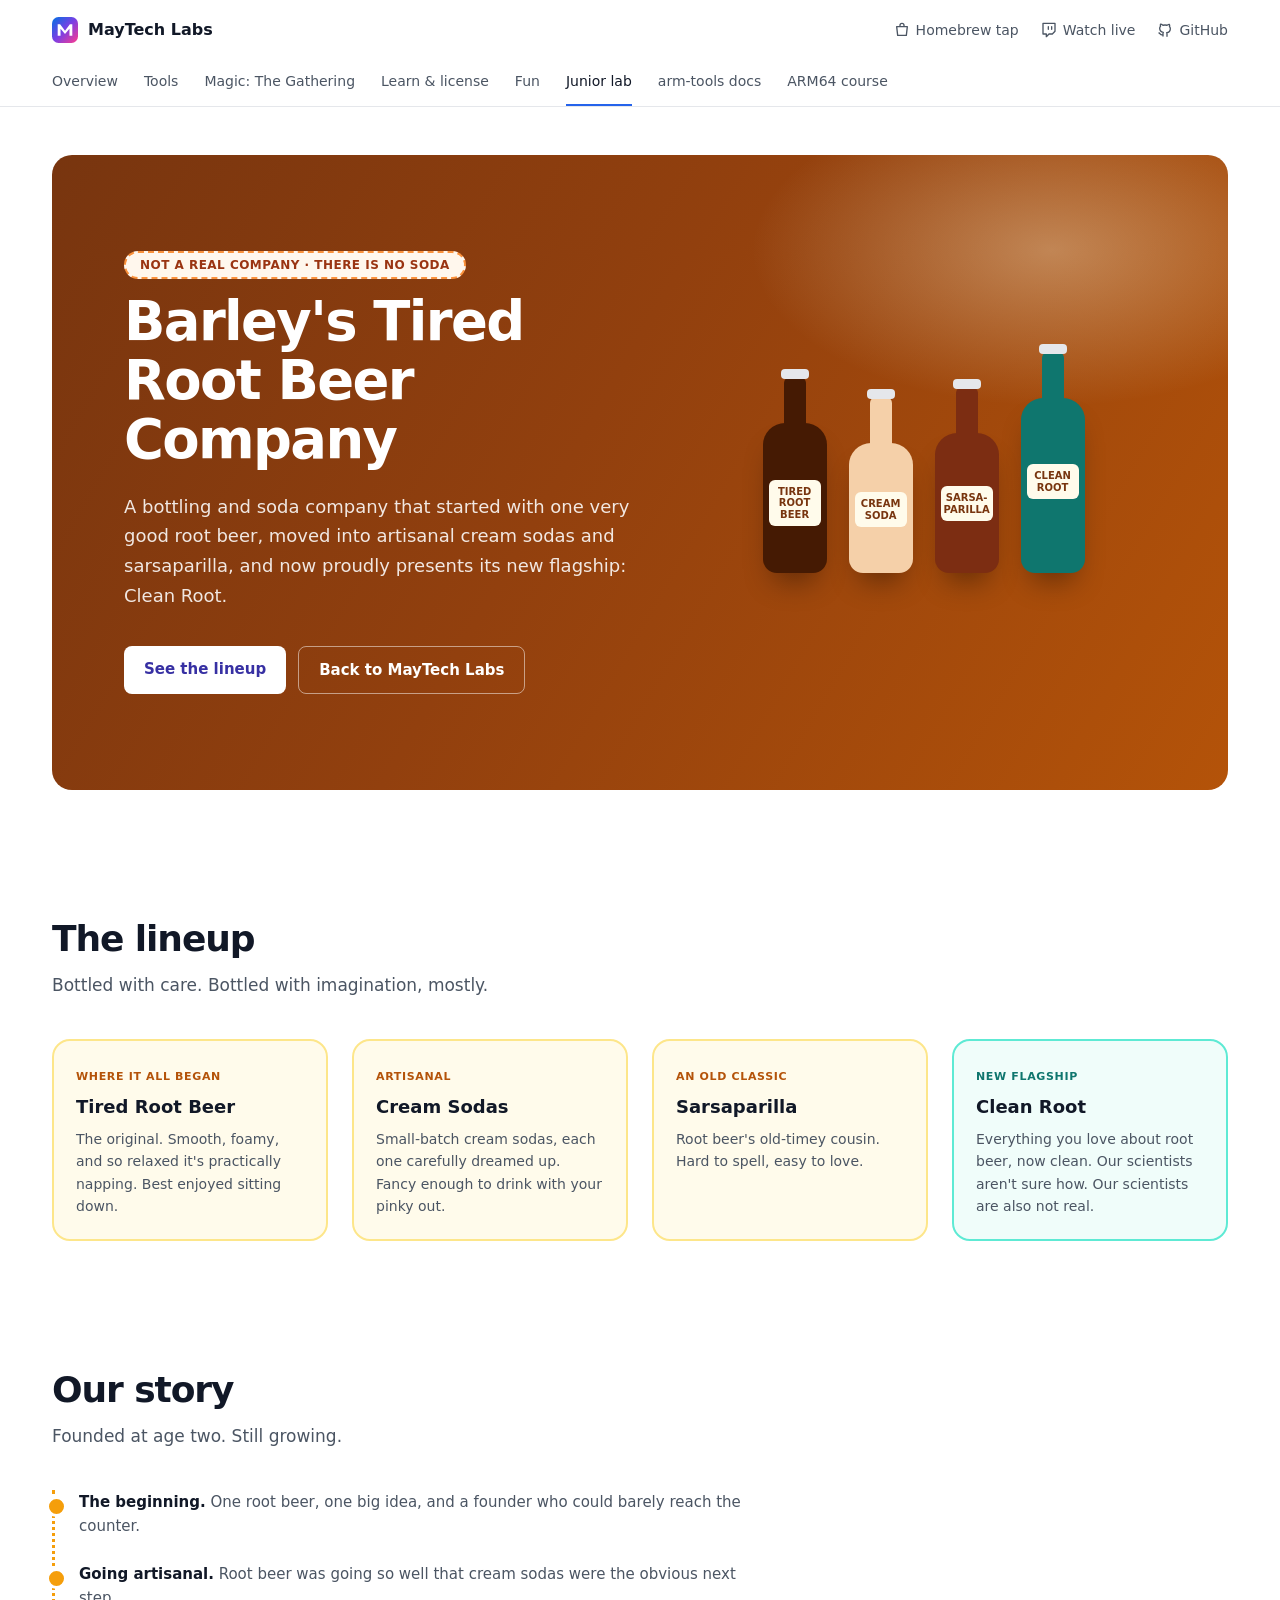
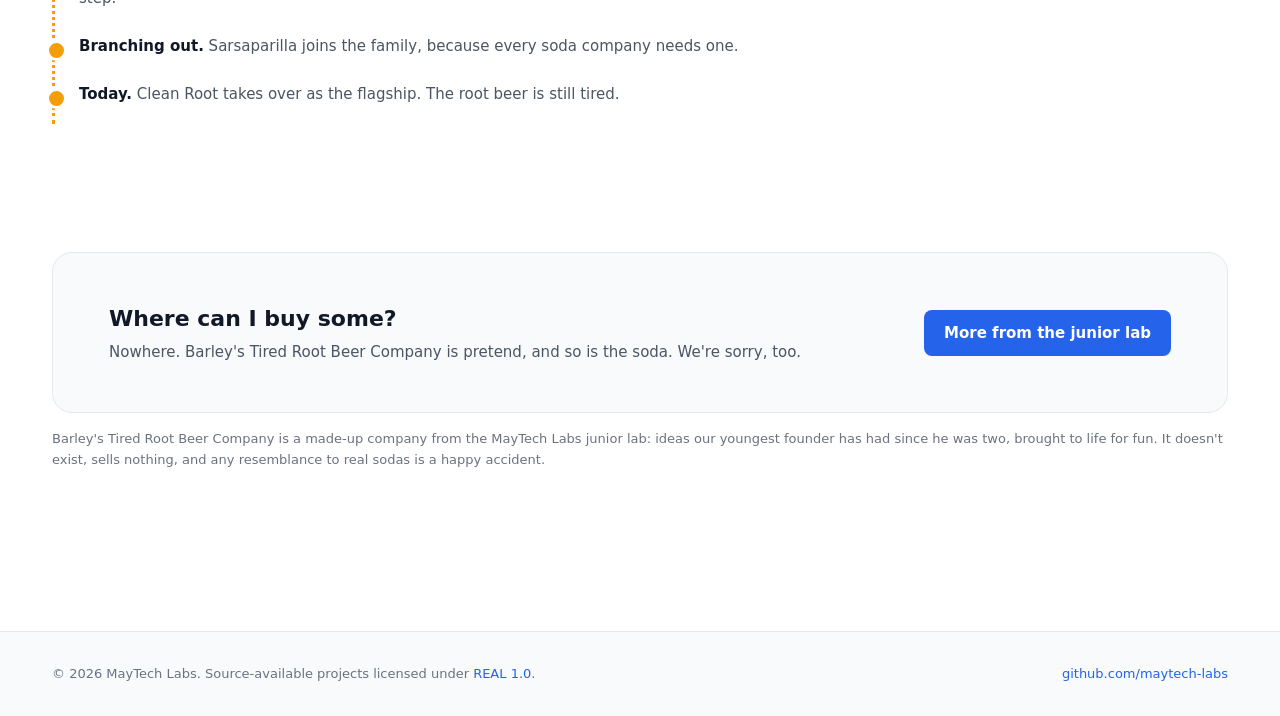
==== barleys-tired-root-beer/index.html @ b74ab860 "fix: put the Junior lab not-real pill on its own line" ====
<!DOCTYPE html>
<!-- SPDX-License-Identifier: LicenseRef-REAL-1.0 -->
<html lang="en">
<head>
  <meta charset="utf-8">
  <meta name="viewport" content="width=device-width, initial-scale=1">
  <title>Barley's Tired Root Beer Company · MayTech Labs (not real)</title>
  <meta name="description" content="A made-up bottling and soda company from the MayTech Labs junior lab. Not a real company; there is no soda.">
  <meta name="color-scheme" content="light">
  <link rel="icon" href="/favicon.svg?v=3" type="image/svg+xml">
  <link rel="stylesheet" href="/style.css?v=11">
</head>
<body>
  <header class="topbar">
    <div class="wrap bar">
      <a class="brand" href="/"><img src="/favicon.svg?v=3" alt="" width="26" height="26">MayTech Labs</a>
      <div class="bar-links">
        <a href="https://github.com/maytech-labs/homebrew-tap"><svg viewBox="0 0 24 24"><path d="M4 7h16l-1.5 13h-13zM9 7V5a3 3 0 0 1 6 0v2"/></svg>Homebrew tap</a>
        <a href="https://www.twitch.tv/jogzonx"><svg viewBox="0 0 24 24"><path d="M21 2H3v16h5v4l4-4h5l4-4zM11 11V7M16 11V7"/></svg>Watch live</a>
        <a href="https://github.com/maytech-labs"><svg viewBox="0 0 24 24"><path d="M9 19c-4 1.5-4-2-6-2.5m12 5v-3.5c0-1 .1-1.4-.5-2 2.8-.3 5.5-1.4 5.5-6a4.6 4.6 0 0 0-1.3-3.2 4.2 4.2 0 0 0-.1-3.2s-1.1-.3-3.5 1.3a12.3 12.3 0 0 0-6.2 0C6.5 2.8 5.4 3.1 5.4 3.1a4.2 4.2 0 0 0-.1 3.2A4.6 4.6 0 0 0 4 9.5c0 4.6 2.7 5.7 5.5 6-.6.6-.6 1.2-.5 2V21"/></svg>GitHub</a>
      </div>
    </div>
    <nav class="wrap tabs">
      <a href="/">Overview</a>
      <a href="/#tools">Tools</a>
      <a href="/#mtg">Magic: The Gathering</a>
      <a href="/#learn">Learn &amp; license</a>
      <a href="/#fun">Fun</a>
      <a class="active" href="/#junior">Junior lab</a>
      <a href="https://maytech-labs.github.io/arm-tools/">arm-tools docs</a>
      <a href="https://maytech-labs.github.io/arm-lessons/">ARM64 course</a>
    </nav>
  </header>

  <main class="wrap fun">
    <section class="hero h-soda">
      <div class="hero-text">
        <span class="not-real">Not a real company &middot; there is no soda</span>
        <h1>Barley's Tired Root Beer Company</h1>
        <p>A bottling and soda company that started with one very good root beer, moved into artisanal cream sodas and sarsaparilla, and now proudly presents its new flagship: Clean Root.</p>
        <div class="hero-ctas">
          <a class="btn btn-white" href="#lineup">See the lineup</a>
          <a class="btn btn-ghost" href="/#junior">Back to MayTech Labs</a>
        </div>
      </div>
      <div class="hero-art" aria-hidden="true">
        <div class="bottles">
          <div class="bottle rb"><span>TIRED ROOT BEER</span></div>
          <div class="bottle cs"><span>CREAM SODA</span></div>
          <div class="bottle sp"><span>SARSA&shy;PARILLA</span></div>
          <div class="bottle cr"><span>CLEAN ROOT</span></div>
        </div>
      </div>
    </section>

    <section id="lineup" class="block">
      <h2>The lineup</h2>
      <p class="sub">Bottled with care. Bottled with imagination, mostly.</p>
      <div class="lineup">
        <div class="flavor">
          <small>Where it all began</small>
          <h3>Tired Root Beer</h3>
          <p>The original. Smooth, foamy, and so relaxed it's practically napping. Best enjoyed sitting down.</p>
        </div>
        <div class="flavor">
          <small>Artisanal</small>
          <h3>Cream Sodas</h3>
          <p>Small-batch cream sodas, each one carefully dreamed up. Fancy enough to drink with your pinky out.</p>
        </div>
        <div class="flavor">
          <small>An old classic</small>
          <h3>Sarsaparilla</h3>
          <p>Root beer's old-timey cousin. Hard to spell, easy to love.</p>
        </div>
        <div class="flavor star">
          <small>New flagship</small>
          <h3>Clean Root</h3>
          <p>Everything you love about root beer, now clean. Our scientists aren't sure how. Our scientists are also not real.</p>
        </div>
      </div>
    </section>

    <section class="block">
      <h2>Our story</h2>
      <p class="sub">Founded at age two. Still growing.</p>
      <div class="prose">
        <ol class="timeline">
          <li><b>The beginning.</b> One root beer, one big idea, and a founder who could barely reach the counter.</li>
          <li><b>Going artisanal.</b> Root beer was going so well that cream sodas were the obvious next step.</li>
          <li><b>Branching out.</b> Sarsaparilla joins the family, because every soda company needs one.</li>
          <li><b>Today.</b> Clean Root takes over as the flagship. The root beer is still tired.</li>
        </ol>
      </div>
    </section>

    <section class="callout">
      <div>
        <h2>Where can I buy some?</h2>
        <p>Nowhere. Barley's Tired Root Beer Company is pretend, and so is the soda. We're sorry, too.</p>
      </div>
      <a class="btn btn-blue" href="/#junior">More from the junior lab</a>
    </section>

    <p class="note">Barley's Tired Root Beer Company is a made-up company from the MayTech Labs junior lab: ideas our youngest founder has had since he was two, brought to life for fun. It doesn't exist, sells nothing, and any resemblance to real sodas is a happy accident.</p>
  </main>

  <footer class="footer">
    <div class="wrap foot">
      <span>&copy; 2026 MayTech Labs. Source-available projects licensed under <a href="https://github.com/maytech-labs/real-license">REAL 1.0</a>.</span>
      <a href="https://github.com/maytech-labs">github.com/maytech-labs</a>
    </div>
  </footer>
</body>
</html>
---- style.css ----
/* SPDX-License-Identifier: LicenseRef-REAL-1.0 */
:root {
  --fg: #111827;
  --muted: #4b5563;
  --faint: #6b7280;
  --line: #e5e7eb;
  --soft: #f8fafc;
  --accent: #2563eb;
  --mono: ui-monospace, "SF Mono", SFMono-Regular, Menlo, monospace;
}

* { box-sizing: border-box; }

body {
  margin: 0;
  background: #fff;
  color: var(--fg);
  font: 15px/1.6 -apple-system, BlinkMacSystemFont, "Inter", "Segoe UI", system-ui, sans-serif;
  -webkit-font-smoothing: antialiased;
}

a { color: var(--accent); text-decoration: none; }

.wrap { max-width: 1240px; margin: 0 auto; padding: 0 32px; }

/* Top bar */
.topbar { position: sticky; top: 0; z-index: 10; background: rgba(255, 255, 255, 0.92); backdrop-filter: blur(12px); -webkit-backdrop-filter: blur(12px); border-bottom: 1px solid var(--line); }
.bar { display: flex; align-items: center; justify-content: space-between; height: 60px; }
.brand { display: flex; align-items: center; gap: 10px; color: var(--fg); font-weight: 700; font-size: 16px; }
.bar-links { display: flex; gap: 22px; }
.bar-links a { display: flex; align-items: center; gap: 6px; color: var(--muted); font-size: 14px; font-weight: 500; }
.bar-links a:hover { color: var(--fg); }
.bar-links svg { width: 16px; height: 16px; fill: none; stroke: currentColor; stroke-width: 2; stroke-linecap: round; stroke-linejoin: round; }
.tabs { display: flex; gap: 26px; overflow-x: auto; scrollbar-width: none; }
.tabs a { padding: 10px 0 12px; color: var(--muted); font-size: 14px; font-weight: 500; white-space: nowrap; border-bottom: 2px solid transparent; }
.tabs a:hover { color: var(--fg); }
.tabs a.active { color: var(--fg); border-color: var(--accent); }

/* Hero banner */
.hero {
  margin-top: 48px;
  border-radius: 20px;
  padding: 96px 72px;
  display: grid;
  grid-template-columns: 1.1fr 1fr;
  gap: 56px;
  align-items: center;
  color: #fff;
  background:
    radial-gradient(600px 300px at 90% 10%, rgba(255, 255, 255, 0.25), transparent 60%),
    linear-gradient(120deg, #2563eb 0%, #4f46e5 50%, #9333ea 100%);
  overflow: hidden;
}
.hero h1 { font-size: clamp(2.2rem, 4.4vw, 3.4rem); line-height: 1.08; letter-spacing: -0.03em; margin: 0 0 22px; }
.hero p { font-size: 18px; line-height: 1.65; color: rgba(255, 255, 255, 0.88); margin: 0; max-width: 32em; }
.hero-ctas { display: flex; gap: 12px; flex-wrap: wrap; margin-top: 36px; }
.btn { display: inline-block; padding: 11px 20px; border-radius: 8px; font-weight: 600; font-size: 15px; transition: background 0.15s, transform 0.15s; }
.btn:hover { transform: translateY(-1px); }
.btn-white { background: #fff; color: #3730a3; }
.btn-ghost { color: #fff; border: 1px solid rgba(255, 255, 255, 0.5); }
.btn-ghost:hover { background: rgba(255, 255, 255, 0.12); }

.hero-art { position: relative; height: 280px; }
.window { position: absolute; border-radius: 12px; overflow: hidden; box-shadow: 0 24px 48px -12px rgba(15, 10, 60, 0.45); }
.window pre { margin: 0; padding: 14px 18px 18px; font: 13px/1.75 var(--mono); }
.dots { display: flex; gap: 6px; padding: 10px 12px; }
.dots i { width: 10px; height: 10px; border-radius: 50%; background: #ff5f57; }
.dots i:nth-child(2) { background: #febc2e; }
.dots i:nth-child(3) { background: #28c840; }
.w-back { top: 0; right: 0; width: 62%; background: #fff; color: #1f2937; transform: rotate(2deg); }
.w-back .dots { background: #f3f4f6; }
.w-front { bottom: 0; left: 0; width: 82%; background: #111827; color: #e5e7eb; }
.w-front .dots { background: #1f2937; }

.y { color: #d97706; }
.b { color: #2563eb; }
.g { color: #60a5fa; }
.ok { color: #34d399; }
.c { color: #9ca3af; }

/* Feature cards */
.features { display: grid; grid-template-columns: repeat(4, 1fr); gap: 24px; margin-top: 32px; }
.feature { border: 1px solid var(--line); border-radius: 12px; padding: 28px; background: #fff; }
.ficon { width: 22px; height: 22px; fill: none; stroke: var(--accent); stroke-width: 2; stroke-linecap: round; stroke-linejoin: round; }
.feature h3 { font-size: 16px; margin: 16px 0 8px; }
.feature p { margin: 0; color: var(--muted); font-size: 14px; }

/* Sections */
.block { margin-top: 128px; }
.block h2 { font-size: 36px; line-height: 1.15; letter-spacing: -0.03em; margin: 0; font-weight: 600; }
.sub { color: var(--muted); font-size: 17px; max-width: 40em; margin: 12px 0 40px; }

.cards { display: grid; grid-template-columns: repeat(3, 1fr); gap: 24px; }
.cards.four { grid-template-columns: repeat(4, 1fr); }
.card { display: flex; flex-direction: column; border: 1px solid var(--line); border-radius: 12px; overflow: hidden; color: var(--fg); background: #fff; transition: border-color 0.15s, box-shadow 0.15s, transform 0.15s; }
.card:hover { border-color: #c7d2fe; box-shadow: 0 12px 28px -12px rgba(37, 99, 235, 0.25); transform: translateY(-2px); }
.art { height: 184px; display: grid; place-items: center; padding: 20px; border-bottom: 1px solid var(--line); }
.a-blue   { background: linear-gradient(135deg, #eff6ff, #dbeafe); }
.a-green  { background: linear-gradient(135deg, #f0fdf4, #dcfce7); }
.a-pink   { background: linear-gradient(135deg, #fdf2f8, #fce7f3); }
.a-orange { background: linear-gradient(135deg, #fff7ed, #ffedd5); }
.a-purple { background: linear-gradient(135deg, #faf5ff, #ede9fe); }
.a-teal   { background: linear-gradient(135deg, #f0fdfa, #ccfbf1); }
.a-indigo { background: linear-gradient(135deg, #eef2ff, #e0e7ff); }
.body { padding: 24px 26px 26px; display: flex; flex-direction: column; flex: 1; }
.body h3 { font-size: 17px; margin: 0 0 8px; display: flex; align-items: center; gap: 8px; }
.body p { margin: 0; color: var(--muted); font-size: 14px; }
.badge { font-size: 11px; font-weight: 600; color: var(--faint); border: 1px solid var(--line); border-radius: 999px; padding: 1px 8px; }
.more { margin-top: auto; padding-top: 20px; font-size: 14px; font-weight: 600; color: var(--accent); }
.more::after { content: " \203A"; }

.mini { margin: 0; background: #111827; color: #e5e7eb; border-radius: 10px; padding: 14px 16px; font: 12px/1.7 var(--mono); box-shadow: 0 12px 24px -10px rgba(17, 24, 39, 0.4); max-width: 100%; overflow: hidden; }
.chips { list-style: none; margin: 0; padding: 0; display: grid; grid-template-columns: 1fr 1fr; gap: 10px; }
.chips li { display: flex; align-items: center; gap: 8px; background: #fff; border-radius: 999px; padding: 8px 16px; font: 600 13px var(--mono); box-shadow: 0 4px 12px -6px rgba(0, 0, 0, 0.2); }
.chips i { width: 10px; height: 10px; border-radius: 50%; }
.lessons { list-style: none; margin: 0; padding: 10px 0; background: #fff; border-radius: 10px; width: 210px; box-shadow: 0 8px 20px -10px rgba(0, 0, 0, 0.25); font-size: 13px; }
.lessons li { padding: 4px 16px; color: var(--muted); }
.lessons b { font-family: var(--mono); color: #ea580c; margin-right: 8px; }
.doc { width: 150px; background: #fff; border-radius: 8px; padding: 16px; box-shadow: 0 8px 20px -10px rgba(0, 0, 0, 0.25); display: grid; gap: 8px; }
.doc b { font-size: 13px; color: #6d28d9; }
.doc i { height: 6px; border-radius: 3px; background: #e9e5f5; }
.doc i.short { width: 60%; }

/* Project pages */
.hero.h-tolarian { background: radial-gradient(600px 300px at 90% 10%, rgba(255, 255, 255, 0.22), transparent 60%), linear-gradient(120deg, #c2410c 0%, #b45309 45%, #7c2d12 100%); }
.hero.h-binder { background: radial-gradient(600px 300px at 90% 10%, rgba(255, 255, 255, 0.25), transparent 60%), linear-gradient(120deg, #0f766e 0%, #0891b2 50%, #6366f1 100%); }
.hero .eyebrow { display: inline-block; font-size: 12px; font-weight: 700; letter-spacing: 0.08em; text-transform: uppercase; color: rgba(255, 255, 255, 0.8); margin-bottom: 12px; }
.hero-art .window.solo { position: relative; width: 100%; }
.stats { display: grid; grid-template-columns: repeat(4, 1fr); gap: 24px; margin-top: 32px; }
.stat { border: 1px solid var(--line); border-radius: 12px; padding: 20px 22px; background: var(--soft); }
.stat b { display: block; font-size: 28px; letter-spacing: -0.02em; }
.stat span { color: var(--muted); font-size: 14px; }
.prose { max-width: 46em; }
.prose p { color: var(--muted); margin: 0 0 14px; }
.prose ul { color: var(--muted); padding-left: 20px; margin: 0 0 14px; }
.prose li { margin-bottom: 6px; }
.prose strong { color: var(--fg); }
.steps { list-style: none; counter-reset: step; margin: 0; padding: 0; display: grid; grid-template-columns: repeat(3, 1fr); gap: 24px; }
.steps li { counter-increment: step; border: 1px solid var(--line); border-radius: 12px; padding: 28px; }
.steps li::before { content: counter(step, decimal-leading-zero); font: 600 13px var(--mono); color: var(--accent); }
.steps h3 { font-size: 15px; margin: 8px 0 6px; }
.steps p { margin: 0; color: var(--muted); font-size: 14px; }
.foils { display: flex; flex-wrap: wrap; gap: 8px; margin-top: 8px; }
.foils span { font: 600 12px var(--mono); border: 1px solid var(--line); border-radius: 999px; padding: 4px 12px; color: var(--muted); background: #fff; }
.callout { margin-top: 128px; border-radius: 20px; padding: 48px 56px; background: var(--soft); border: 1px solid var(--line); display: flex; align-items: center; justify-content: space-between; gap: 24px; flex-wrap: wrap; }
.callout h2 { margin: 0 0 4px; font-size: 22px; }
.callout p { margin: 0; color: var(--muted); }
.btn-blue { background: var(--accent); color: #fff; }
.note { font-size: 13px; color: var(--faint); margin-top: 16px; }

/* Fun: toys, shown as one wide card while there are only a few */
.a-peach { background: linear-gradient(135deg, #fff1f2, #fed7aa); }
.card.wide { grid-column: 1 / -1; display: grid; grid-template-columns: 1.15fr 1fr; }
.card.wide .art { height: auto; min-height: 300px; padding: 40px; border-bottom: 0; border-right: 1px solid var(--line); }
.card.wide .body { padding: 40px 44px; justify-content: center; }
.card.wide h3 { font-size: 22px; letter-spacing: -0.01em; }
.card.wide p { font-size: 15px; max-width: 34em; }
.card.wide p + p { margin-top: 10px; }
.mini.pet { font-size: 13px; line-height: 1.6; padding: 20px 24px; }
.pk { color: #f9a8d4; }
.install { margin: 20px 0 0; align-self: flex-start; max-width: 100%; overflow-x: auto; font: 13px/1 var(--mono); color: var(--fg); background: var(--soft); border: 1px solid var(--line); border-radius: 8px; padding: 10px 14px; }
.install .g { color: var(--accent); }

/* Junior lab: made-up companies, kept visibly separate from the real work */
.a-soda { background: linear-gradient(135deg, #fef3c7, #fde68a); }
.fun { font-family: ui-rounded, "SF Pro Rounded", "Nunito", -apple-system, system-ui, sans-serif; }
.not-real { display: inline-block; font: 700 12px/1 ui-rounded, system-ui, sans-serif; letter-spacing: 0.04em; text-transform: uppercase; color: #9a3412; background: #ffedd5; border: 2px dashed #fb923c; border-radius: 999px; padding: 6px 14px; }
.sub .not-real { display: block; width: fit-content; margin-top: 10px; }
.hero.h-soda { background: radial-gradient(500px 260px at 85% 15%, rgba(255, 248, 220, 0.35), transparent 60%), linear-gradient(120deg, #78350f 0%, #92400e 45%, #b45309 100%); }
.hero.h-soda .not-real { background: #fff7ed; margin-bottom: 14px; }
.bottles { display: flex; gap: 22px; align-items: flex-end; justify-content: center; height: 240px; }
.bottle { position: relative; width: 64px; border-radius: 22px 22px 14px 14px; box-shadow: 0 18px 30px -12px rgba(0, 0, 0, 0.45); }
.bottle::before { content: ""; position: absolute; left: 50%; top: -46px; width: 22px; height: 50px; margin-left: -11px; background: inherit; border-radius: 6px 6px 0 0; }
.bottle::after { content: ""; position: absolute; left: 50%; top: -54px; width: 28px; height: 10px; margin-left: -14px; background: #e5e7eb; border-radius: 4px; }
.bottle span { position: absolute; left: 6px; right: 6px; top: 38%; background: #fffbeb; color: #78350f; border-radius: 6px; padding: 6px 2px; text-align: center; font: 800 10px/1.15 ui-rounded, system-ui, sans-serif; }
.bottle.rb { height: 150px; background: #451a03; }
.bottle.cs { height: 130px; background: #f5d0a9; }
.bottle.sp { height: 140px; background: #7c2d12; }
.bottle.cr { height: 175px; background: #0f766e; }
.bottles.small { height: auto; gap: 12px; padding-top: 30px; }
.bottles.small .bottle { width: 38px; border-radius: 14px 14px 9px 9px; }
.bottles.small .bottle::before { top: -27px; width: 14px; height: 30px; margin-left: -7px; }
.bottles.small .bottle::after { top: -32px; width: 18px; height: 7px; margin-left: -9px; }
.bottles.small .bottle span { left: 4px; right: 4px; padding: 4px 1px; font-size: 6.5px; }
.bottles.small .rb { height: 88px; }
.bottles.small .cs { height: 76px; }
.bottles.small .sp { height: 82px; }
.bottles.small .cr { height: 100px; }
.lineup { display: grid; grid-template-columns: repeat(4, 1fr); gap: 24px; }
.flavor { border: 2px solid #fde68a; border-radius: 18px; padding: 22px; background: #fffbeb; }
.flavor.star { border-color: #5eead4; background: #f0fdfa; }
.flavor small { font: 700 11px ui-rounded, system-ui, sans-serif; letter-spacing: 0.06em; text-transform: uppercase; color: #b45309; }
.flavor.star small { color: #0f766e; }
.flavor h3 { margin: 6px 0 6px; font-size: 18px; }
.flavor p { margin: 0; color: var(--muted); font-size: 14px; }
.timeline { list-style: none; margin: 0; padding: 0; border-left: 3px dotted #f59e0b; }
.timeline li { position: relative; padding: 0 0 18px 24px; color: var(--muted); }
.timeline li::before { content: ""; position: absolute; left: -9px; top: 6px; width: 15px; height: 15px; border-radius: 50%; background: #f59e0b; border: 3px solid #fff; }
.timeline b { color: var(--fg); }

.a-diner { background: repeating-conic-gradient(#fee2e2 0% 25%, #fff 0% 50%) 0 0 / 28px 28px; }
.hero.h-diner { background: radial-gradient(500px 260px at 85% 15%, rgba(255, 255, 255, 0.25), transparent 60%), linear-gradient(120deg, #991b1b 0%, #dc2626 50%, #f97316 100%); }
.hero.h-diner .not-real { background: #fff7ed; margin-bottom: 14px; }
.tagline { display: inline-block; margin-top: 18px; font-size: 20px; font-weight: 700; font-style: italic; color: #fff; }
.sign { background: #1f2937; border-radius: 18px; padding: 26px 30px; text-align: center; box-shadow: 0 24px 48px -12px rgba(60, 10, 10, 0.5); border: 4px solid #fca5a5; }
.sign b { display: block; font-size: 44px; letter-spacing: 0.02em; color: #fecaca; text-shadow: 0 0 6px #f87171, 0 0 18px #ef4444; }
.sign span { display: block; margin-top: 6px; font-size: 12px; font-weight: 700; letter-spacing: 0.2em; text-transform: uppercase; color: #fde68a; text-shadow: 0 0 8px #f59e0b; }
.sign.small { padding: 14px 22px; border-width: 3px; }
.sign.small b { font-size: 26px; }
.sign.small span { font-size: 9px; }
.menu { max-width: 640px; border: 2px solid #fecaca; border-radius: 18px; padding: 26px 30px; background: #fffbfb; }
.menu h3 { margin: 0 0 14px; font-size: 13px; letter-spacing: 0.12em; text-transform: uppercase; color: #b91c1c; }
.dish { display: flex; align-items: baseline; gap: 10px; margin-top: 16px; }
.dish:first-of-type { margin-top: 0; }
.dish b { font-size: 17px; white-space: nowrap; }
.dish i { flex: 1; border-bottom: 2px dotted #fca5a5; transform: translateY(-4px); }
.dish em { font-style: normal; font-weight: 700; color: #b91c1c; font-size: 13px; white-space: nowrap; }
.dish + p { margin: 4px 0 0; color: var(--muted); font-size: 14px; }

.a-burger { background: linear-gradient(135deg, #fef9c3, #fde047); }
.hero.h-burger { background: radial-gradient(500px 260px at 85% 15%, rgba(255, 255, 255, 0.3), transparent 60%), linear-gradient(120deg, #b91c1c 0%, #ea580c 55%, #facc15 100%); }
.hero.h-burger .not-real { background: #fff7ed; margin-bottom: 14px; }
.burger { display: grid; justify-items: center; filter: drop-shadow(0 18px 24px rgba(80, 20, 0, 0.35)); }
.burger i { display: block; width: 220px; }
.burger .top { height: 70px; background: #f59e0b; border-radius: 110px 110px 14px 14px; background-image: radial-gradient(#fef3c7 2px, transparent 2.5px); background-size: 26px 18px; }
.burger .lettuce { height: 14px; width: 236px; background: #65a30d; border-radius: 8px; margin-top: -2px; }
.burger .cheese { height: 12px; width: 232px; background: #facc15; clip-path: polygon(0 0, 100% 0, 100% 40%, 82% 100%, 66% 40%, 0 40%); }
.burger .patty { height: 34px; width: 228px; background: #78350f; border-radius: 14px; margin-top: -2px; }
.burger .bottom { height: 30px; background: #f59e0b; border-radius: 8px 8px 22px 22px; margin-top: 2px; }
.burger.small i { width: 110px; }
.burger.small .top { height: 36px; border-radius: 55px 55px 8px 8px; background-size: 14px 10px; }
.burger.small .lettuce { width: 118px; height: 8px; }
.burger.small .cheese { width: 116px; height: 7px; }
.burger.small .patty { width: 114px; height: 18px; border-radius: 8px; }
.burger.small .bottom { height: 16px; border-radius: 5px 5px 12px 12px; }
.flavor.red { border-color: #fecaca; background: #fffbfb; }
.flavor.red small { color: #b91c1c; }
.flavor.gold { border-color: #d6d3d1; background: #fafaf9; }
.flavor.gold small { color: #57534e; }
.flavor .here { font-size: 13px; font-weight: 700; color: var(--accent); }

.a-hdiner { background: linear-gradient(135deg, #ecfeff, #a5f3fc); }
.a-tilde { background: linear-gradient(135deg, #292524, #0c0a09); }
.hero.h-hdiner { background: radial-gradient(500px 260px at 85% 15%, rgba(255, 255, 255, 0.3), transparent 60%), linear-gradient(120deg, #0e7490 0%, #0891b2 50%, #f472b6 100%); }
.hero.h-tilde { background: radial-gradient(500px 260px at 85% 15%, rgba(212, 175, 55, 0.22), transparent 60%), linear-gradient(120deg, #0c0a09 0%, #292524 60%, #44403c 100%); }
.hero.h-hdiner .not-real, .hero.h-tilde .not-real { background: #fff7ed; margin-bottom: 14px; }
.hero.h-tilde h1, .serif h3, .serif h2 { font-family: Georgia, "Times New Roman", serif; font-weight: 400; }
.hero.h-tilde h1 { letter-spacing: 0.02em; }
.hero.h-tilde .tagline { color: #e7c873; font-family: Georgia, serif; }
.h-badge { width: 190px; height: 190px; border-radius: 50%; background: #fff; border: 8px solid #f472b6; display: grid; place-items: center; box-shadow: 0 24px 48px -12px rgba(8, 50, 70, 0.5); }
.h-badge b { font-size: 120px; line-height: 1; color: #0e7490; }
.h-badge.small { width: 110px; height: 110px; border-width: 5px; }
.h-badge.small b { font-size: 68px; }
.plate { width: 210px; height: 210px; border-radius: 50%; background: radial-gradient(circle, #fafaf9 0 52%, #e7e5e4 53% 56%, #fafaf9 57%); display: grid; place-items: center; box-shadow: 0 24px 48px -12px rgba(0, 0, 0, 0.6); }
.plate b { font: 400 110px/1 Georgia, serif; color: #b8962e; transform: translateY(-8px); }
.plate.small { width: 116px; height: 116px; }
.plate.small b { font-size: 60px; transform: translateY(-4px); }
.menu.gold { border-color: #d6d3d1; background: #fafaf9; }
.menu.gold h3 { color: #78716c; font-family: Georgia, serif; font-weight: 400; letter-spacing: 0.2em; }
.menu.gold .dish b { font-family: Georgia, serif; font-weight: 400; }
.menu.gold .dish i { border-color: #d6d3d1; }
.menu.gold .dish em { color: #a16207; }
.menu.teal { border-color: #a5f3fc; background: #f0fdff; }
.menu.teal h3 { color: #0e7490; }
.menu.teal .dish i { border-color: #67e8f9; }
.menu.teal .dish em { color: #be185d; }

/* Footer */
.footer { margin-top: 160px; border-top: 1px solid var(--line); background: var(--soft); }
.foot { display: flex; justify-content: space-between; flex-wrap: wrap; gap: 8px; padding-top: 32px; padding-bottom: 32px; font-size: 13px; color: var(--faint); }

/* Responsive */
@media (max-width: 1000px) {
  .features { grid-template-columns: 1fr 1fr; }
  .cards, .cards.four { grid-template-columns: 1fr 1fr; }
  .hero { grid-template-columns: 1fr; }
  .hero-art { display: none; }
  .stats { grid-template-columns: 1fr 1fr; }
  .steps { grid-template-columns: 1fr; }
  .lineup { grid-template-columns: 1fr 1fr; }
  .block, .callout { margin-top: 96px; }
  .card.wide { grid-template-columns: 1fr; }
  .card.wide .art { border-right: 0; border-bottom: 1px solid var(--line); }
}
@media (max-width: 640px) {
  .wrap { padding: 0 18px; }
  .features, .cards, .cards.four { grid-template-columns: 1fr; }
  .hero { padding: 48px 28px; }
  .block, .callout { margin-top: 72px; }
  .block h2 { font-size: 28px; }
  .footer { margin-top: 96px; }
  .card.wide .art { padding: 24px 12px; }
  .card.wide .body { padding: 26px; }
  .mini.pet { font-size: 10.5px; padding: 14px; }
  .install { font-size: 11.5px; }
  .bar-links a:first-child { display: none; }
  .lineup { grid-template-columns: 1fr; }
}
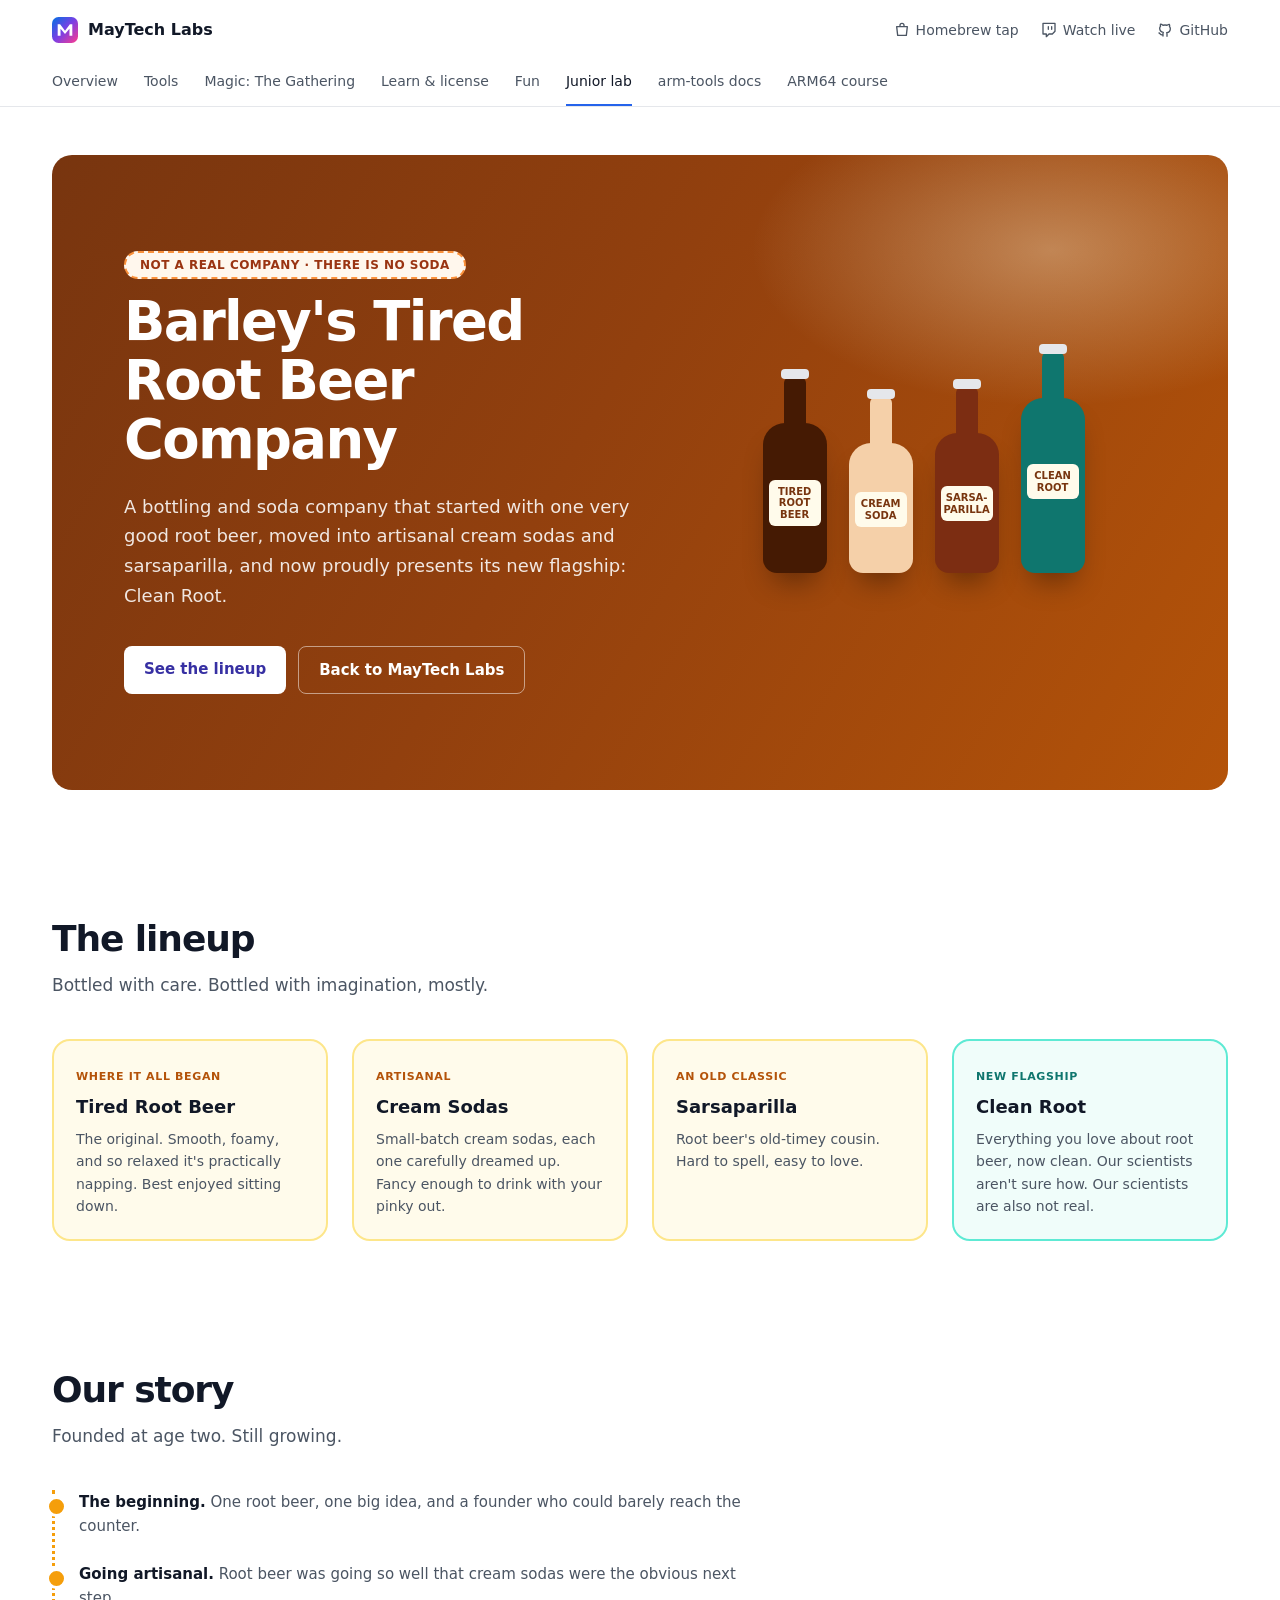
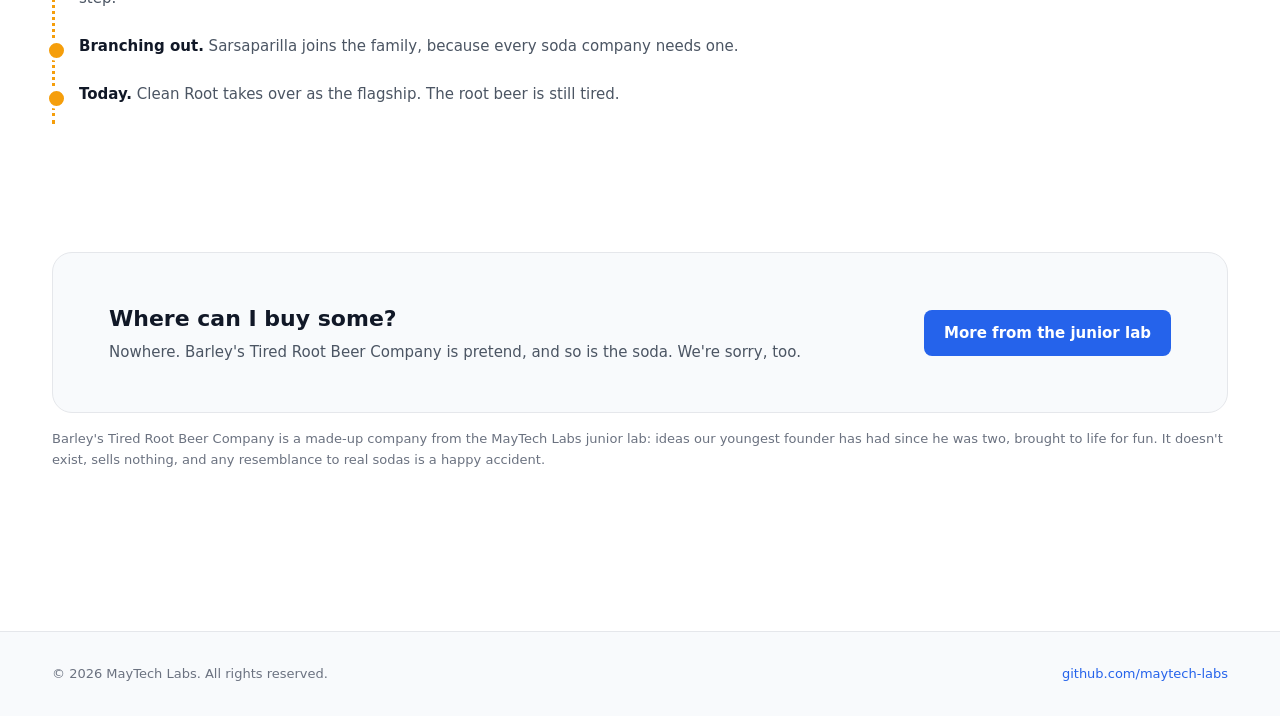
==== commit c7bf17b5: "chore: reserve all rights for the Junior lab content" ====
--- a/barleys-tired-root-beer/index.html
+++ b/barleys-tired-root-beer/index.html
@@ -1,5 +1,6 @@
 <!DOCTYPE html>
-<!-- SPDX-License-Identifier: LicenseRef-REAL-1.0 -->
+<!-- SPDX-License-Identifier: LicenseRef-All-Rights-Reserved -->
+<!-- Copyright (c) 2026 MayTech Labs. All rights reserved. -->
 <html lang="en">
 <head>
   <meta charset="utf-8">
@@ -106,7 +107,7 @@
 
   <footer class="footer">
     <div class="wrap foot">
-      <span>&copy; 2026 MayTech Labs. Source-available projects licensed under <a href="https://github.com/maytech-labs/real-license">REAL 1.0</a>.</span>
+      <span>&copy; 2026 MayTech Labs. All rights reserved.</span>
       <a href="https://github.com/maytech-labs">github.com/maytech-labs</a>
     </div>
   </footer>
--- a/style.css
+++ b/style.css
@@ -162,6 +162,7 @@
 .install .g { color: var(--accent); }
 
 /* Junior lab: made-up companies, kept visibly separate from the real work */
+/* Junior lab styles, from here to the Footer section: Copyright (c) 2026 MayTech Labs. All rights reserved. Not licensed under REAL 1.0. */
 .a-soda { background: linear-gradient(135deg, #fef3c7, #fde68a); }
 .fun { font-family: ui-rounded, "SF Pro Rounded", "Nunito", -apple-system, system-ui, sans-serif; }
 .not-real { display: inline-block; font: 700 12px/1 ui-rounded, system-ui, sans-serif; letter-spacing: 0.04em; text-transform: uppercase; color: #9a3412; background: #ffedd5; border: 2px dashed #fb923c; border-radius: 999px; padding: 6px 14px; }
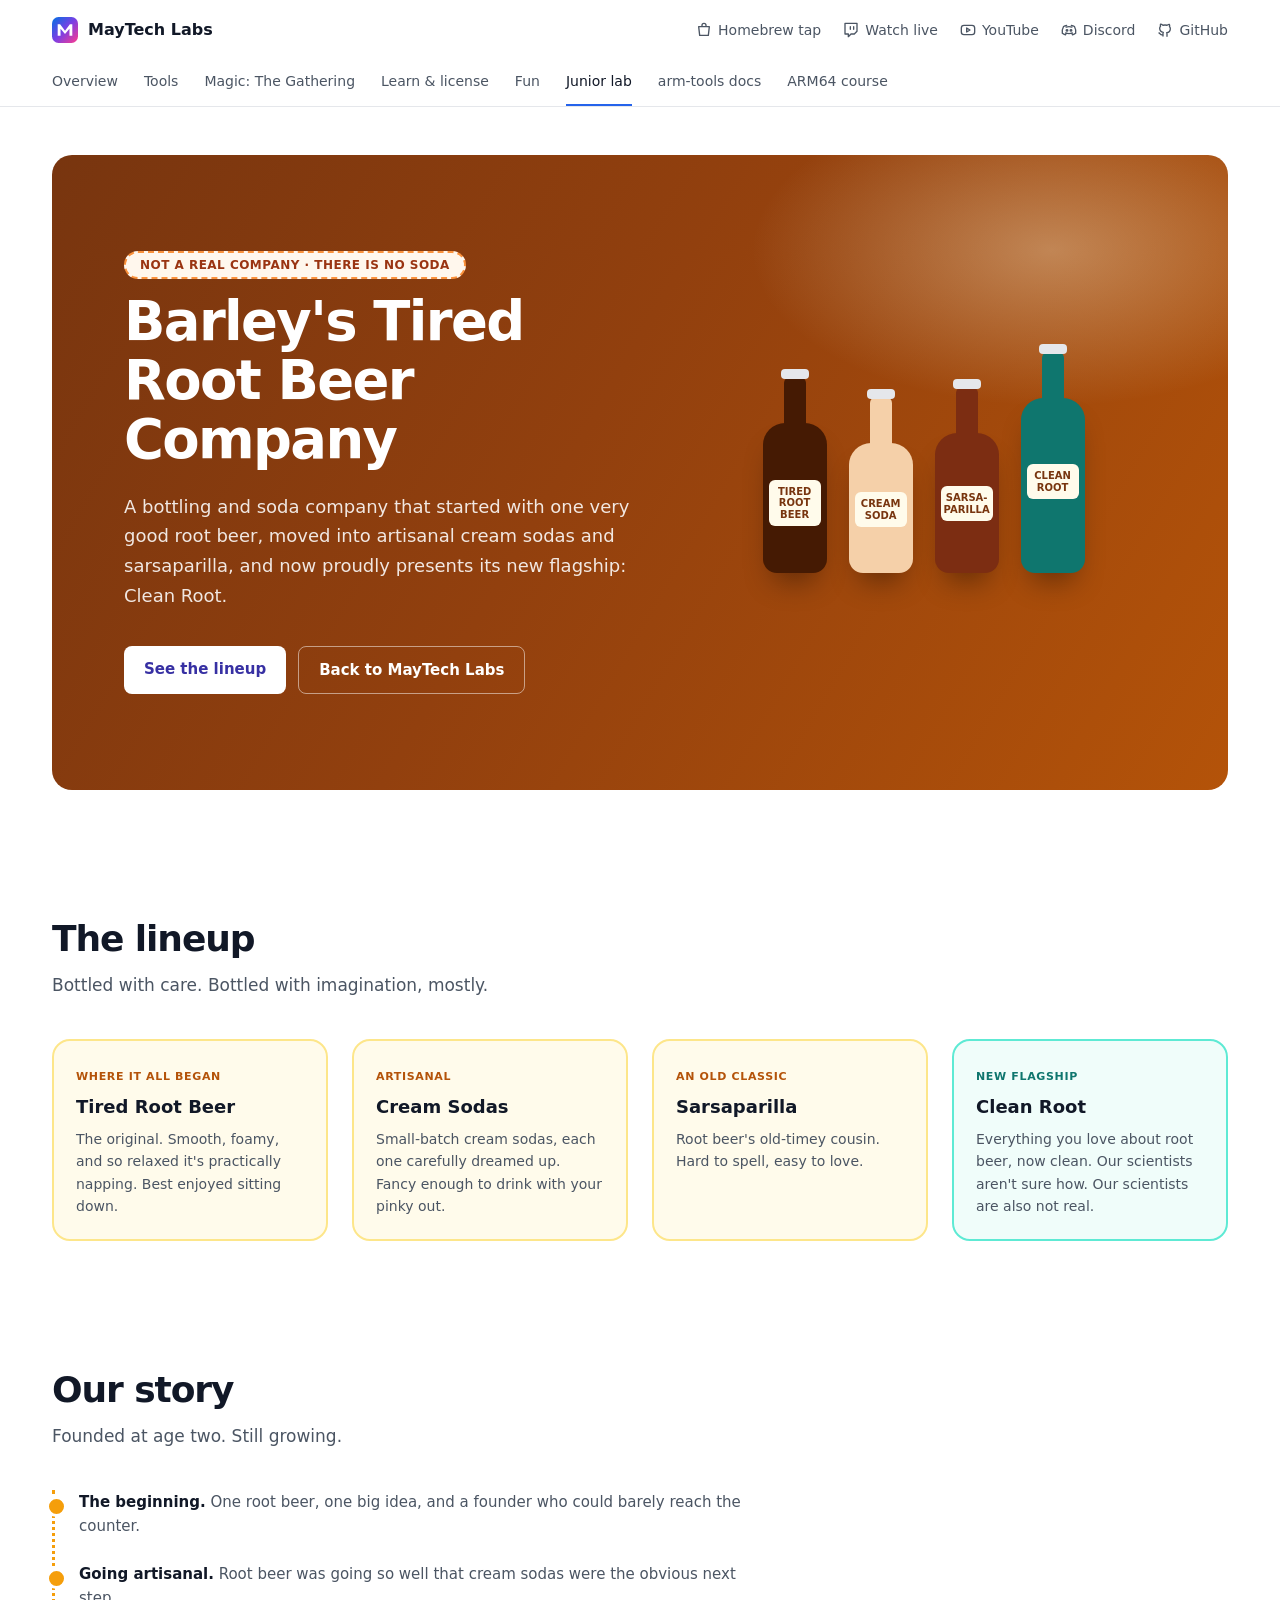
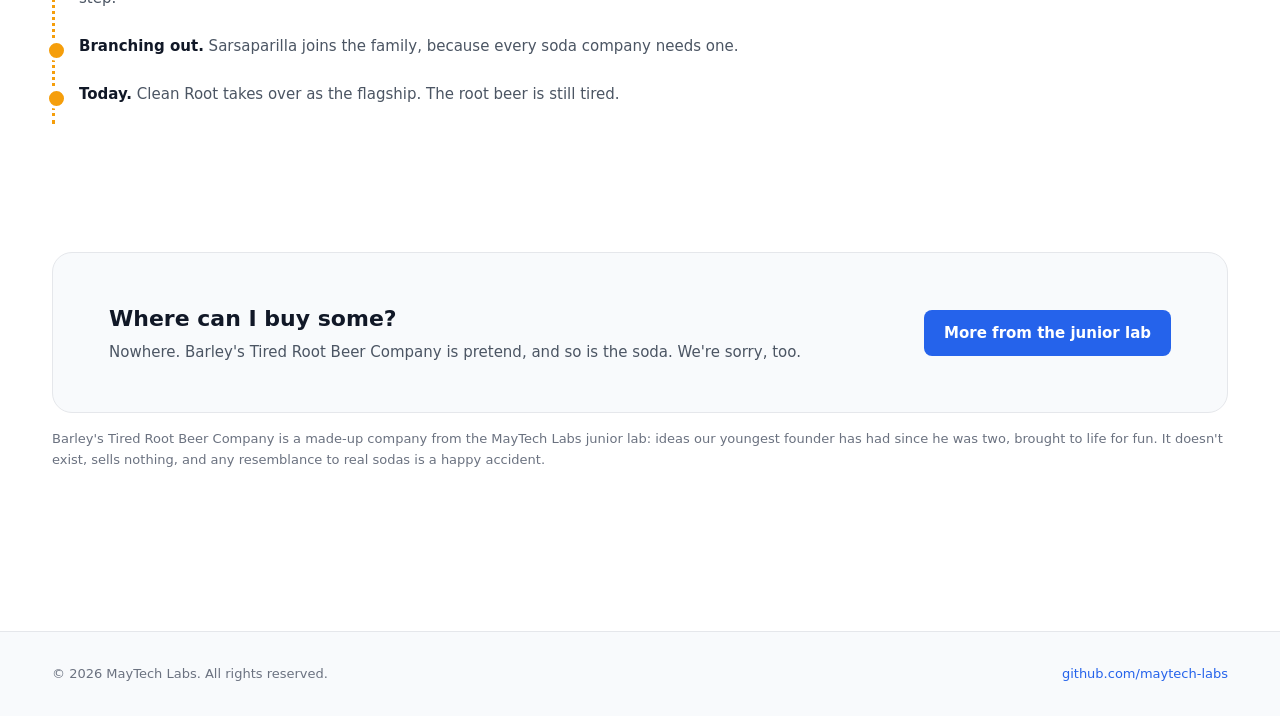
==== commit fdfef79a: "feat: add Mana Bread on YouTube and Discord links, and The Old Fashioned Link Hotel to the Junior la" ====
--- a/barleys-tired-root-beer/index.html
+++ b/barleys-tired-root-beer/index.html
@@ -9,7 +9,7 @@
   <meta name="description" content="A made-up bottling and soda company from the MayTech Labs junior lab. Not a real company; there is no soda.">
   <meta name="color-scheme" content="light">
   <link rel="icon" href="/favicon.svg?v=3" type="image/svg+xml">
-  <link rel="stylesheet" href="/style.css?v=11">
+  <link rel="stylesheet" href="/style.css?v=14">
 </head>
 <body>
   <header class="topbar">
@@ -18,6 +18,8 @@
       <div class="bar-links">
         <a href="https://github.com/maytech-labs/homebrew-tap"><svg viewBox="0 0 24 24"><path d="M4 7h16l-1.5 13h-13zM9 7V5a3 3 0 0 1 6 0v2"/></svg>Homebrew tap</a>
         <a href="https://www.twitch.tv/jogzonx"><svg viewBox="0 0 24 24"><path d="M21 2H3v16h5v4l4-4h5l4-4zM11 11V7M16 11V7"/></svg>Watch live</a>
+        <a href="https://www.youtube.com/@mana-bread"><svg viewBox="0 0 24 24"><rect x="2" y="5" width="20" height="14" rx="4"/><path d="M10 9l5 3-5 3z"/></svg>YouTube</a>
+        <a href="https://discord.gg/3hMfYs6qg"><svg viewBox="0 0 24 24"><path d="M8.5 5C6.6 5.3 5 5.9 3.8 6.7 2.1 9.8 1.6 13.4 2 17c1.4 1.1 3 1.9 4.6 2.3l1.1-2M15.5 5c1.9.3 3.5.9 4.7 1.7 1.7 3.1 2.2 6.7 1.8 10.3-1.4 1.1-3 1.9-4.6 2.3l-1.1-2M7 16.4c3.3 1.4 6.7 1.4 10 0M7.6 7.6c2.9-.9 5.9-.9 8.8 0"/><circle cx="9" cy="12.6" r="1.2"/><circle cx="15" cy="12.6" r="1.2"/></svg>Discord</a>
         <a href="https://github.com/maytech-labs"><svg viewBox="0 0 24 24"><path d="M9 19c-4 1.5-4-2-6-2.5m12 5v-3.5c0-1 .1-1.4-.5-2 2.8-.3 5.5-1.4 5.5-6a4.6 4.6 0 0 0-1.3-3.2 4.2 4.2 0 0 0-.1-3.2s-1.1-.3-3.5 1.3a12.3 12.3 0 0 0-6.2 0C6.5 2.8 5.4 3.1 5.4 3.1a4.2 4.2 0 0 0-.1 3.2A4.6 4.6 0 0 0 4 9.5c0 4.6 2.7 5.7 5.5 6-.6.6-.6 1.2-.5 2V21"/></svg>GitHub</a>
       </div>
     </div>
--- a/style.css
+++ b/style.css
@@ -105,7 +105,7 @@
 .body { padding: 24px 26px 26px; display: flex; flex-direction: column; flex: 1; }
 .body h3 { font-size: 17px; margin: 0 0 8px; display: flex; align-items: center; gap: 8px; }
 .body p { margin: 0; color: var(--muted); font-size: 14px; }
-.badge { font-size: 11px; font-weight: 600; color: var(--faint); border: 1px solid var(--line); border-radius: 999px; padding: 1px 8px; }
+.badge { flex: none; white-space: nowrap; font-size: 11px; font-weight: 600; color: var(--faint); border: 1px solid var(--line); border-radius: 999px; padding: 1px 8px; }
 .more { margin-top: auto; padding-top: 20px; font-size: 14px; font-weight: 600; color: var(--accent); }
 .more::after { content: " \203A"; }
 
@@ -167,6 +167,7 @@
 .fun { font-family: ui-rounded, "SF Pro Rounded", "Nunito", -apple-system, system-ui, sans-serif; }
 .not-real { display: inline-block; font: 700 12px/1 ui-rounded, system-ui, sans-serif; letter-spacing: 0.04em; text-transform: uppercase; color: #9a3412; background: #ffedd5; border: 2px dashed #fb923c; border-radius: 999px; padding: 6px 14px; }
 .sub .not-real { display: block; width: fit-content; margin-top: 10px; }
+#junior .sub { max-width: none; }
 .hero.h-soda { background: radial-gradient(500px 260px at 85% 15%, rgba(255, 248, 220, 0.35), transparent 60%), linear-gradient(120deg, #78350f 0%, #92400e 45%, #b45309 100%); }
 .hero.h-soda .not-real { background: #fff7ed; margin-bottom: 14px; }
 .bottles { display: flex; gap: 22px; align-items: flex-end; justify-content: center; height: 240px; }
@@ -244,18 +245,44 @@
 .a-tilde { background: linear-gradient(135deg, #292524, #0c0a09); }
 .hero.h-hdiner { background: radial-gradient(500px 260px at 85% 15%, rgba(255, 255, 255, 0.3), transparent 60%), linear-gradient(120deg, #0e7490 0%, #0891b2 50%, #f472b6 100%); }
 .hero.h-tilde { background: radial-gradient(500px 260px at 85% 15%, rgba(212, 175, 55, 0.22), transparent 60%), linear-gradient(120deg, #0c0a09 0%, #292524 60%, #44403c 100%); }
-.hero.h-hdiner .not-real, .hero.h-tilde .not-real { background: #fff7ed; margin-bottom: 14px; }
-.hero.h-tilde h1, .serif h3, .serif h2 { font-family: Georgia, "Times New Roman", serif; font-weight: 400; }
+.hero.h-hdiner .not-real, .hero.h-tilde .not-real, .hero.h-hotel .not-real { background: #fff7ed; margin-bottom: 14px; }
+.hero.h-tilde h1, .hero.h-hotel h1, .serif h3, .serif h2 { font-family: Georgia, "Times New Roman", serif; font-weight: 400; }
 .hero.h-tilde h1 { letter-spacing: 0.02em; }
-.hero.h-tilde .tagline { color: #e7c873; font-family: Georgia, serif; }
+.hero.h-tilde .tagline, .hero.h-hotel .tagline { color: #e7c873; font-family: Georgia, serif; }
 .h-badge { width: 190px; height: 190px; border-radius: 50%; background: #fff; border: 8px solid #f472b6; display: grid; place-items: center; box-shadow: 0 24px 48px -12px rgba(8, 50, 70, 0.5); }
 .h-badge b { font-size: 120px; line-height: 1; color: #0e7490; }
 .h-badge.small { width: 110px; height: 110px; border-width: 5px; }
 .h-badge.small b { font-size: 68px; }
 .plate { width: 210px; height: 210px; border-radius: 50%; background: radial-gradient(circle, #fafaf9 0 52%, #e7e5e4 53% 56%, #fafaf9 57%); display: grid; place-items: center; box-shadow: 0 24px 48px -12px rgba(0, 0, 0, 0.6); }
-.plate b { font: 400 110px/1 Georgia, serif; color: #b8962e; transform: translateY(-8px); }
 .plate.small { width: 116px; height: 116px; }
-.plate.small b { font-size: 60px; transform: translateY(-4px); }
+.plate svg { width: 74%; overflow: visible; }
+.tilde path { fill: none; stroke-linecap: round; }
+.tilde .food { stroke: var(--food); stroke-width: 15; }
+.tilde .shine { stroke: rgba(255, 255, 255, 0.4); stroke-width: 4; }
+.tilde .dot { fill: var(--dot); }
+.tilde.steak { --food: #7c2d12; --dot: #15803d; }
+.tilde.noodle { --food: #eab308; --dot: #15803d; }
+.tilde.sorbet { --food: #f472b6; --dot: #84cc16; }
+.tilde.cake { --food: #451a03; --dot: #fde68a; }
+.glass { width: 64px; overflow: visible; filter: drop-shadow(0 18px 22px rgba(0, 0, 0, 0.5)); }
+.glass .bowl { fill: rgba(255, 255, 255, 0.1); stroke: rgba(255, 255, 255, 0.8); stroke-width: 2.5; }
+.glass .drink { fill: var(--drink); }
+.glass .stem { fill: none; stroke: rgba(255, 255, 255, 0.8); stroke-width: 3.5; stroke-linecap: round; }
+.glass .foot { fill: rgba(255, 255, 255, 0.8); }
+.glass.grape { --drink: #6b1d4f; }
+.glass.bubbly { --drink: #fcd34d; }
+.glass.water { --drink: #bae6fd; }
+.glass.apple { --drink: #f59e0b; }
+.table-set { display: flex; align-items: flex-end; justify-content: center; gap: 30px; }
+.hero .table-set .glass { width: 84px; }
+.table-set.small { gap: 18px; }
+.table-set.small .glass { width: 40px; }
+.tilde-wall { display: grid; grid-template-columns: repeat(4, 1fr); gap: 24px; margin-bottom: 16px; }
+.tilde-tile { display: grid; justify-items: center; align-content: start; gap: 6px; text-align: center; padding: 30px 20px 26px; border-radius: 18px; background: linear-gradient(160deg, #292524, #0c0a09); color: #a8a29e; }
+.tilde-tile .plate { width: 140px; height: 140px; margin-bottom: 16px; }
+.tilde-tile .glass { width: 70px; height: 140px; margin-bottom: 16px; }
+.tilde-tile h3 { margin: 0; color: #e7c873; font-size: 18px; }
+.tilde-tile p { margin: 0; font-size: 14px; }
 .menu.gold { border-color: #d6d3d1; background: #fafaf9; }
 .menu.gold h3 { color: #78716c; font-family: Georgia, serif; font-weight: 400; letter-spacing: 0.2em; }
 .menu.gold .dish b { font-family: Georgia, serif; font-weight: 400; }
@@ -266,6 +293,17 @@
 .menu.teal .dish i { border-color: #67e8f9; }
 .menu.teal .dish em { color: #be185d; }
 
+.a-hotel { background: radial-gradient(circle at 80% 20%, rgba(231, 200, 115, 0.25), transparent 45%), linear-gradient(135deg, #1e1b4b, #312e81); }
+.hero.h-hotel { background: radial-gradient(500px 260px at 85% 15%, rgba(231, 200, 115, 0.25), transparent 60%), linear-gradient(120deg, #1e1b4b 0%, #312e81 55%, #7f1d1d 100%); }
+.hotel { font-size: 10px; display: grid; justify-items: center; filter: drop-shadow(0 2.4em 2.4em rgba(0, 0, 0, 0.45)); }
+.hotel .stars { font-size: 1.6em; line-height: 1; letter-spacing: 0.2em; color: #e7c873; }
+.hotel .crest { position: relative; z-index: 1; margin: 0.4em 0 -0.4em; padding: 0.5em 1em; border-radius: 0.25em; background: linear-gradient(#f3dc8f, #c9a227); color: #1c1917; font: 400 1.5em/1 Georgia, serif; letter-spacing: 0.14em; text-transform: uppercase; white-space: nowrap; }
+.hotel .facade { width: 20em; display: grid; grid-template-columns: repeat(4, 1fr); gap: 1.2em; padding: 2em 1.8em 0; background: #f5efe0; border-top: 1em solid #7f1d1d; border-radius: 0.4em 0.4em 0 0; }
+.hotel .facade i { height: 3.2em; background: #fcd34d; border-bottom: 0.4em solid #a16207; border-radius: 1.6em 1.6em 0.2em 0.2em; }
+.hotel .facade i.off { background: #475569; }
+.hotel .door { grid-column: 2 / 4; height: 4.6em; margin-top: 0.4em; background: #7f1d1d; border: 0.4em solid #c9a227; border-bottom: 0; border-radius: 2.3em 2.3em 0 0; }
+.hotel.small { font-size: 5.4px; }
+
 /* Footer */
 .footer { margin-top: 160px; border-top: 1px solid var(--line); background: var(--soft); }
 .foot { display: flex; justify-content: space-between; flex-wrap: wrap; gap: 8px; padding-top: 32px; padding-bottom: 32px; font-size: 13px; color: var(--faint); }
@@ -278,7 +316,7 @@
   .hero-art { display: none; }
   .stats { grid-template-columns: 1fr 1fr; }
   .steps { grid-template-columns: 1fr; }
-  .lineup { grid-template-columns: 1fr 1fr; }
+  .lineup, .tilde-wall { grid-template-columns: 1fr 1fr; }
   .block, .callout { margin-top: 96px; }
   .card.wide { grid-template-columns: 1fr; }
   .card.wide .art { border-right: 0; border-bottom: 1px solid var(--line); }
@@ -295,5 +333,8 @@
   .mini.pet { font-size: 10.5px; padding: 14px; }
   .install { font-size: 11.5px; }
   .bar-links a:first-child { display: none; }
-  .lineup { grid-template-columns: 1fr; }
-}
+  .bar-links { gap: 16px; }
+  .bar-links a { font-size: 0; gap: 0; }
+  .bar-links svg { width: 20px; height: 20px; }
+  .lineup, .tilde-wall { grid-template-columns: 1fr; }
+}
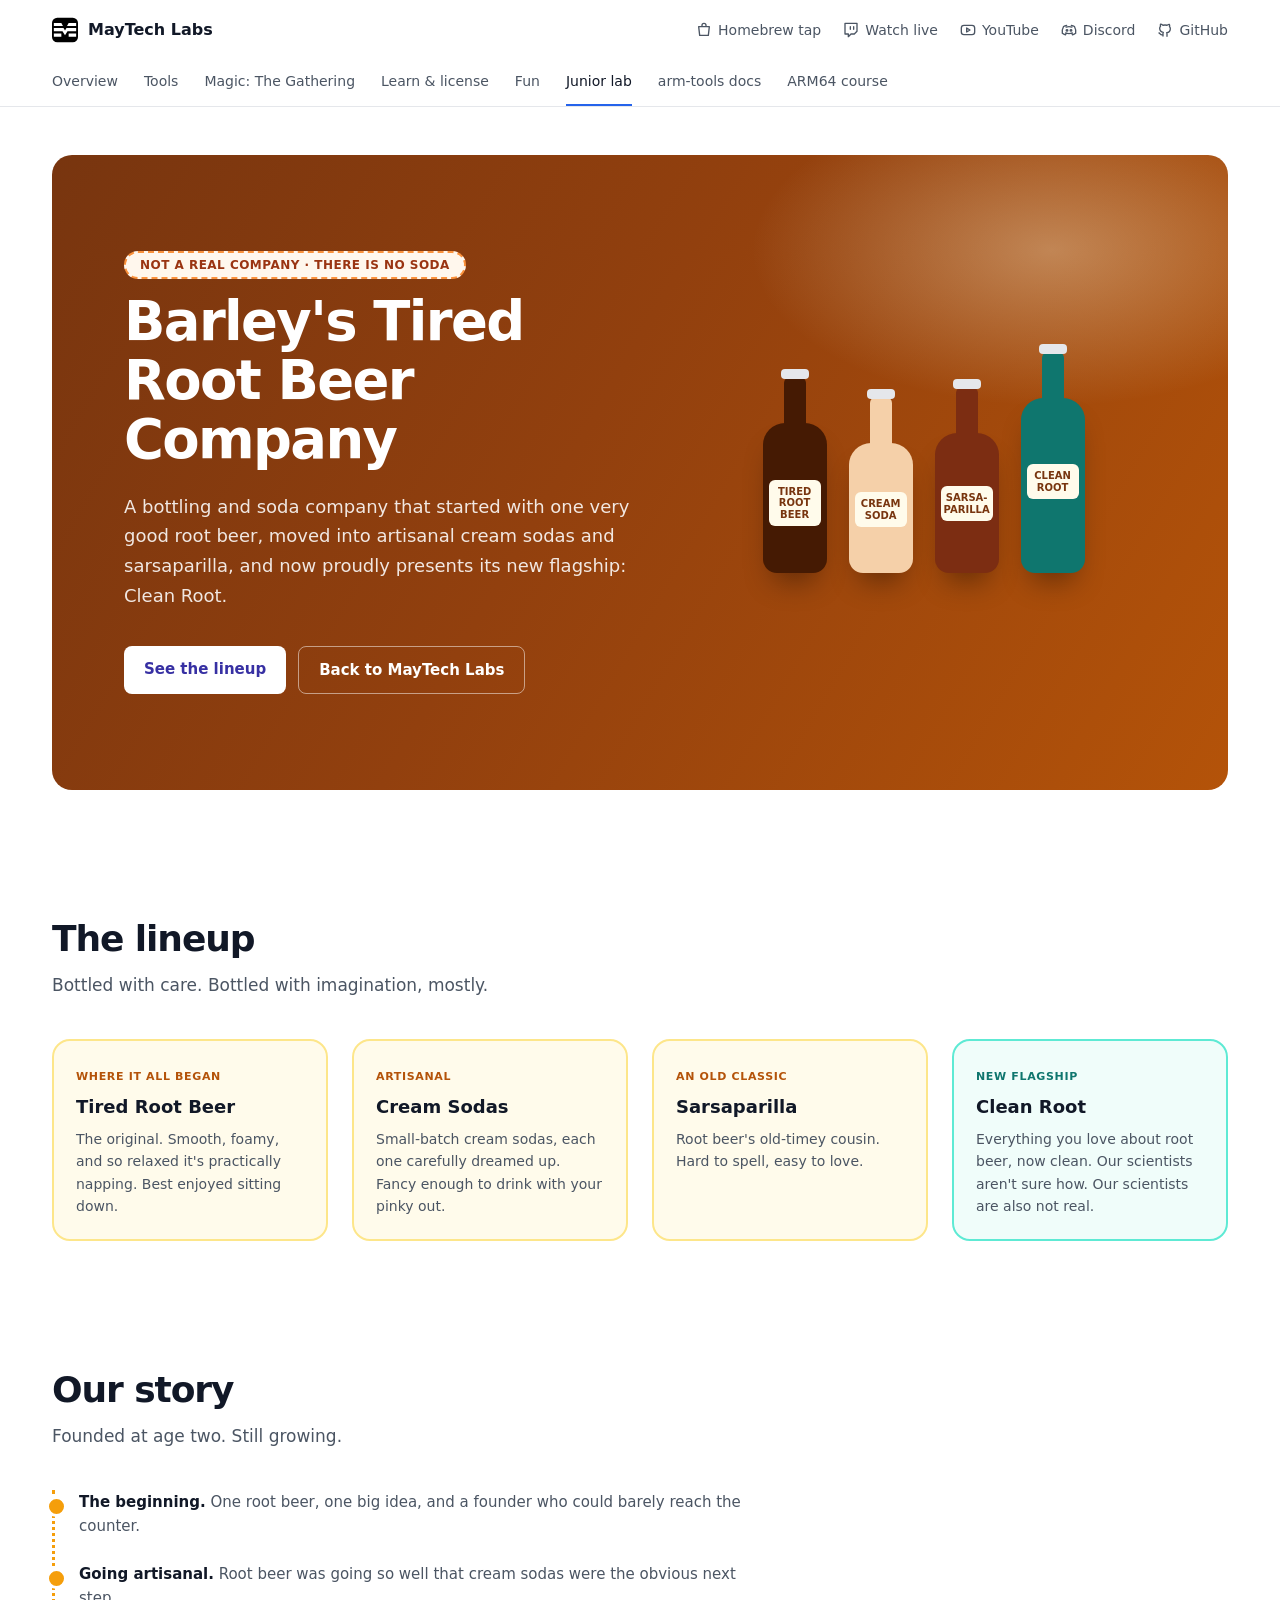
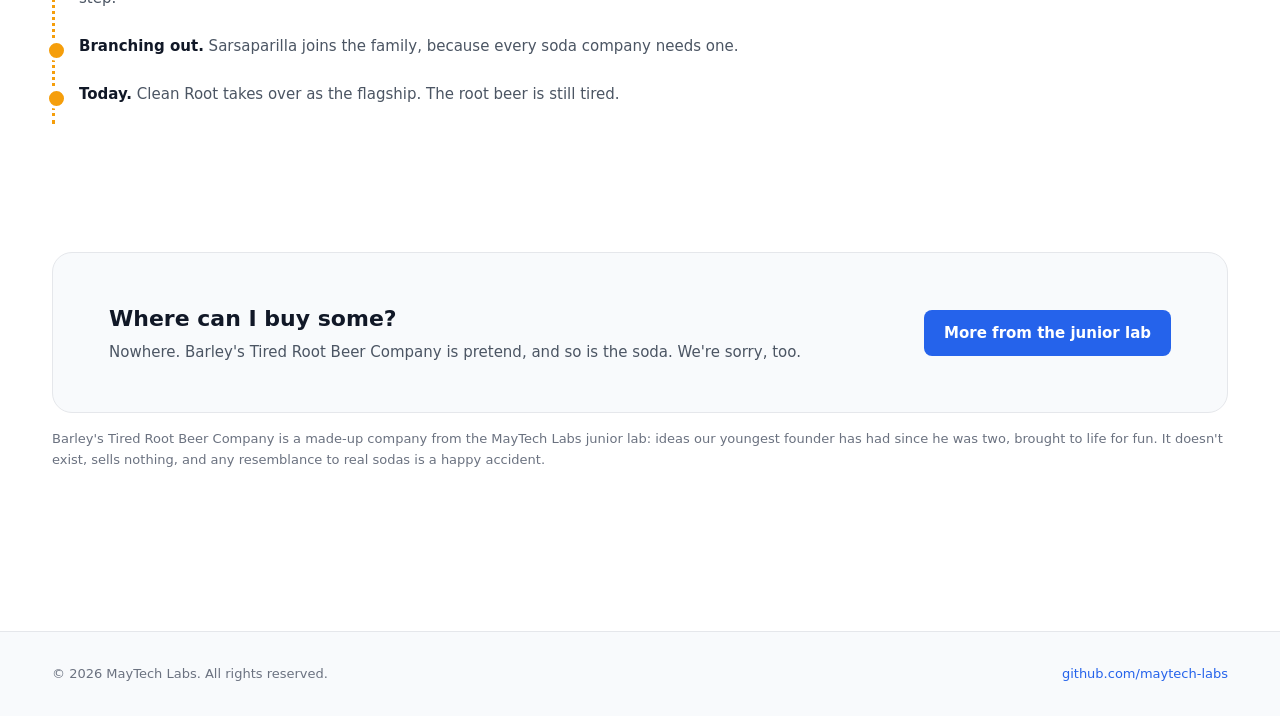
==== commit b866366d: "feat: use the new MayTech Labs logo, and show top bar links as icons below 1000px" ====
--- a/barleys-tired-root-beer/index.html
+++ b/barleys-tired-root-beer/index.html
@@ -8,13 +8,13 @@
   <title>Barley's Tired Root Beer Company · MayTech Labs (not real)</title>
   <meta name="description" content="A made-up bottling and soda company from the MayTech Labs junior lab. Not a real company; there is no soda.">
   <meta name="color-scheme" content="light">
-  <link rel="icon" href="/favicon.svg?v=3" type="image/svg+xml">
-  <link rel="stylesheet" href="/style.css?v=14">
+  <link rel="icon" href="/favicon.svg?v=4" type="image/svg+xml">
+  <link rel="stylesheet" href="/style.css?v=15">
 </head>
 <body>
   <header class="topbar">
     <div class="wrap bar">
-      <a class="brand" href="/"><img src="/favicon.svg?v=3" alt="" width="26" height="26">MayTech Labs</a>
+      <a class="brand" href="/"><img src="/favicon.svg?v=4" alt="" width="26" height="26">MayTech Labs</a>
       <div class="bar-links">
         <a href="https://github.com/maytech-labs/homebrew-tap"><svg viewBox="0 0 24 24"><path d="M4 7h16l-1.5 13h-13zM9 7V5a3 3 0 0 1 6 0v2"/></svg>Homebrew tap</a>
         <a href="https://www.twitch.tv/jogzonx"><svg viewBox="0 0 24 24"><path d="M21 2H3v16h5v4l4-4h5l4-4zM11 11V7M16 11V7"/></svg>Watch live</a>
--- a/style.css
+++ b/style.css
@@ -28,7 +28,7 @@
 .bar { display: flex; align-items: center; justify-content: space-between; height: 60px; }
 .brand { display: flex; align-items: center; gap: 10px; color: var(--fg); font-weight: 700; font-size: 16px; }
 .bar-links { display: flex; gap: 22px; }
-.bar-links a { display: flex; align-items: center; gap: 6px; color: var(--muted); font-size: 14px; font-weight: 500; }
+.bar-links a { display: flex; white-space: nowrap; align-items: center; gap: 6px; color: var(--muted); font-size: 14px; font-weight: 500; }
 .bar-links a:hover { color: var(--fg); }
 .bar-links svg { width: 16px; height: 16px; fill: none; stroke: currentColor; stroke-width: 2; stroke-linecap: round; stroke-linejoin: round; }
 .tabs { display: flex; gap: 26px; overflow-x: auto; scrollbar-width: none; }
@@ -310,6 +310,9 @@
 
 /* Responsive */
 @media (max-width: 1000px) {
+  .bar-links { gap: 16px; }
+  .bar-links a { font-size: 0; gap: 0; }
+  .bar-links svg { width: 20px; height: 20px; }
   .features { grid-template-columns: 1fr 1fr; }
   .cards, .cards.four { grid-template-columns: 1fr 1fr; }
   .hero { grid-template-columns: 1fr; }
@@ -333,8 +336,5 @@
   .mini.pet { font-size: 10.5px; padding: 14px; }
   .install { font-size: 11.5px; }
   .bar-links a:first-child { display: none; }
-  .bar-links { gap: 16px; }
-  .bar-links a { font-size: 0; gap: 0; }
-  .bar-links svg { width: 20px; height: 20px; }
   .lineup, .tilde-wall { grid-template-columns: 1fr; }
 }
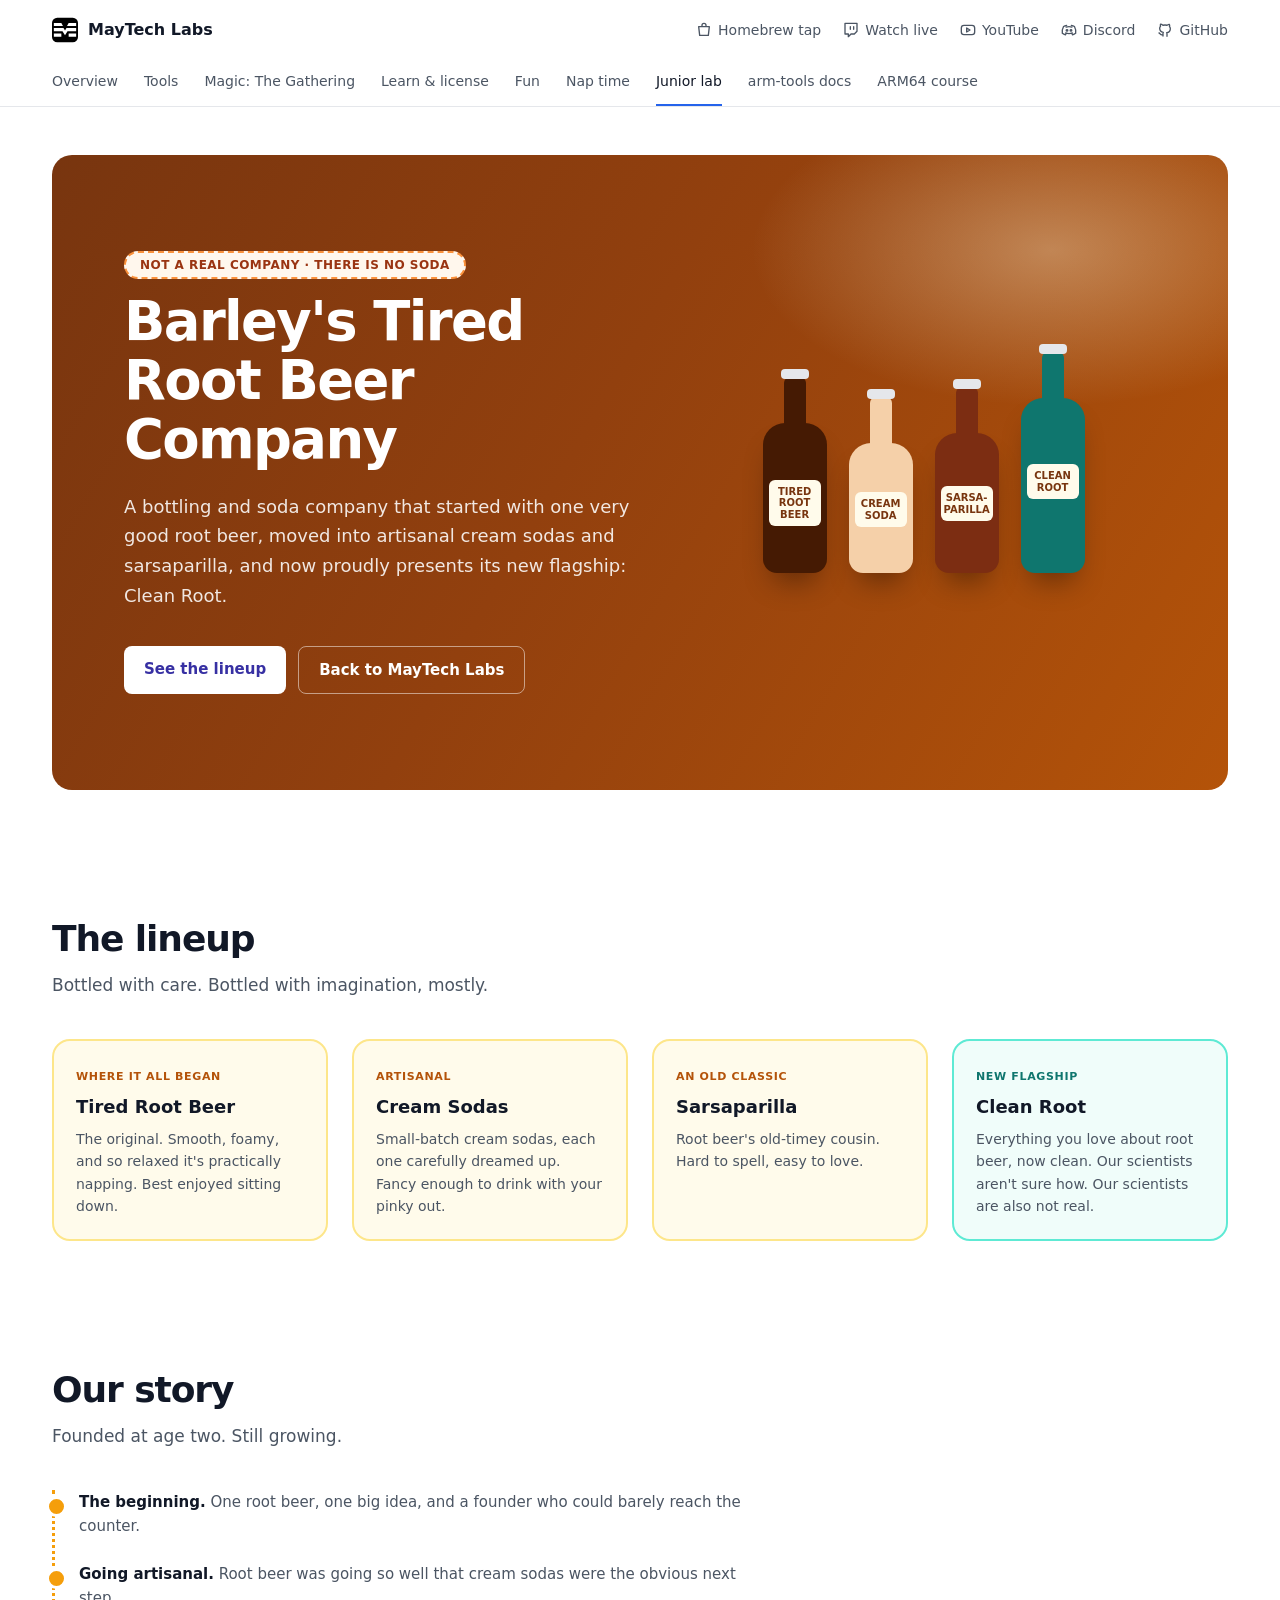
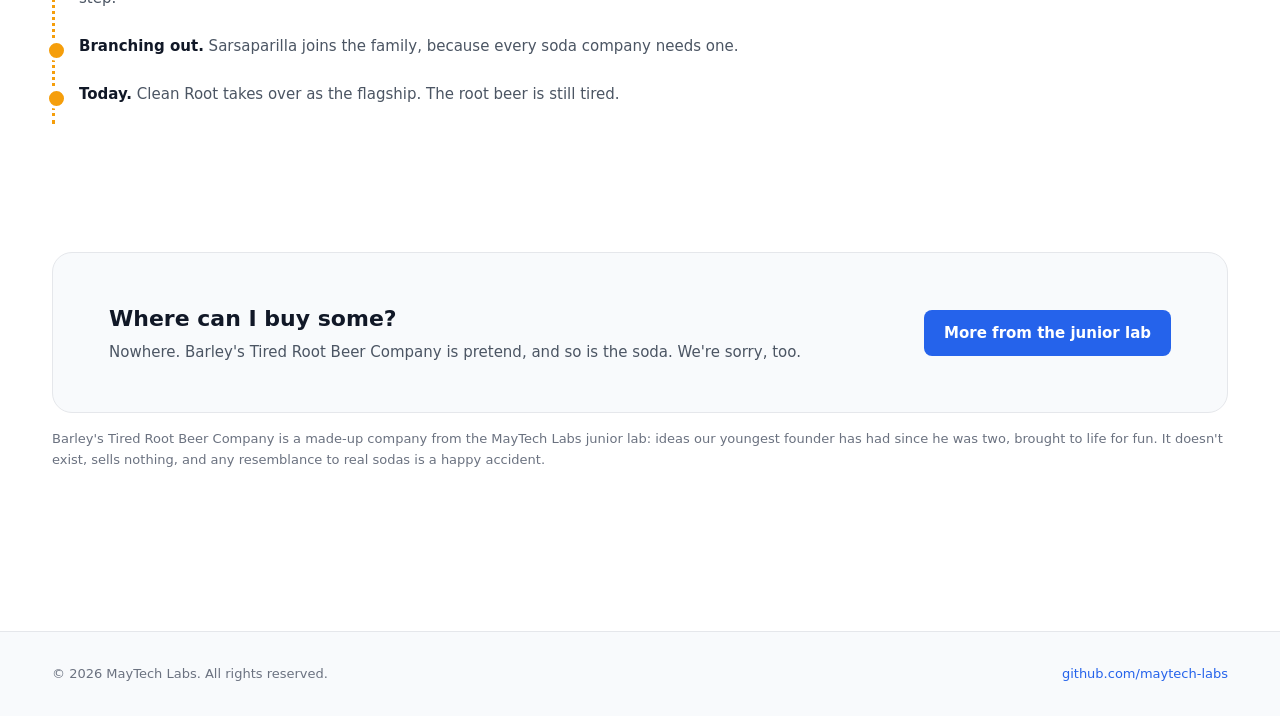
==== commit 58519fcc: "feat: add Nap Detection Software and the Nap time section" ====
--- a/barleys-tired-root-beer/index.html
+++ b/barleys-tired-root-beer/index.html
@@ -9,7 +9,7 @@
   <meta name="description" content="A made-up bottling and soda company from the MayTech Labs junior lab. Not a real company; there is no soda.">
   <meta name="color-scheme" content="light">
   <link rel="icon" href="/favicon.svg?v=4" type="image/svg+xml">
-  <link rel="stylesheet" href="/style.css?v=15">
+  <link rel="stylesheet" href="/style.css?v=16">
 </head>
 <body>
   <header class="topbar">
@@ -29,6 +29,7 @@
       <a href="/#mtg">Magic: The Gathering</a>
       <a href="/#learn">Learn &amp; license</a>
       <a href="/#fun">Fun</a>
+      <a href="/#nap">Nap time</a>
       <a class="active" href="/#junior">Junior lab</a>
       <a href="https://maytech-labs.github.io/arm-tools/">arm-tools docs</a>
       <a href="https://maytech-labs.github.io/arm-lessons/">ARM64 course</a>
--- a/style.css
+++ b/style.css
@@ -304,6 +304,61 @@
 .hotel .door { grid-column: 2 / 4; height: 4.6em; margin-top: 0.4em; background: #7f1d1d; border: 0.4em solid #c9a227; border-bottom: 0; border-radius: 2.3em 2.3em 0 0; }
 .hotel.small { font-size: 5.4px; }
 
+/* Nap Detection Software */
+.a-night { background: radial-gradient(circle at 78% 22%, rgba(253, 230, 138, 0.35), transparent 22%), radial-gradient(rgba(199, 210, 254, 0.9) 1px, transparent 1.5px) 0 0 / 61px 53px, radial-gradient(rgba(199, 210, 254, 0.5) 1px, transparent 1.5px) 23px 31px / 37px 41px, linear-gradient(135deg, #1e1b4b, #312e81); }
+.hero.h-nap { background: radial-gradient(420px 220px at 88% 12%, rgba(253, 230, 138, 0.28), transparent 60%), radial-gradient(rgba(255, 255, 255, 0.7) 1.2px, transparent 1.7px) 0 0 / 83px 71px, radial-gradient(rgba(255, 255, 255, 0.35) 1px, transparent 1.5px) 31px 19px / 47px 59px, linear-gradient(120deg, #1e1b4b 0%, #3730a3 55%, #7c3aed 100%); }
+.mini .zz { color: #c4b5fd; }
+.nap { --nap-ink: #e0e7ff; position: relative; overflow: hidden; border-radius: 20px; padding: 48px 56px; background: var(--soft); border: 1px solid var(--line); transition: background-color 0.6s, color 0.6s, border-color 0.6s; }
+.nap-row { display: flex; gap: 12px; flex-wrap: wrap; align-items: center; }
+.nap label { display: block; font-size: 14px; font-weight: 600; margin-bottom: 8px; }
+.nap input { font: inherit; font-size: 17px; padding: 12px 16px; border: 1px solid var(--line); border-radius: 10px; width: min(320px, 100%); background: #fff; color: var(--fg); }
+.nap input:focus-visible, .nap button:focus-visible { outline: 3px solid #a5b4fc; outline-offset: 2px; }
+.nap-go { font: inherit; font-size: 22px; font-weight: 800; letter-spacing: -0.01em; color: #fff; background: linear-gradient(135deg, #ec4899, #8b5cf6); border: 0; border-radius: 14px; padding: 20px 40px; cursor: pointer; box-shadow: 0 14px 28px -12px rgba(139, 92, 246, 0.6); transition: transform 0.12s, filter 0.15s; }
+.nap-go:hover { filter: brightness(1.06); transform: translateY(-1px); }
+.nap-go:active { transform: scale(0.97); }
+.nap button:disabled { opacity: 0.55; cursor: progress; transform: none; }
+.nap-btn { font: inherit; font-size: 15px; font-weight: 600; border-radius: 8px; padding: 11px 20px; cursor: pointer; border: 1px solid var(--line); background: #fff; color: var(--fg); }
+.nap-btn.primary { background: #fde68a; border-color: #fcd34d; color: #1e1b4b; }
+.nap-log { list-style: none; margin: 32px 0 0; padding: 0; display: grid; gap: 10px; max-width: 34em; }
+.nap-log:empty { display: none; }
+.nap-log li { display: flex; gap: 10px; align-items: baseline; font-size: 16px; color: var(--muted); animation: napIn 0.3s ease-out; }
+.nap-log li::before { content: ""; flex: none; width: 14px; height: 14px; border-radius: 50%; border: 2px solid #a5b4fc; border-top-color: #6366f1; transform: translateY(2px); animation: napSpin 0.8s linear infinite; }
+.nap-log li.done { color: var(--fg); }
+.nap-log li.done::before { content: "\2713"; border: 0; width: 14px; height: auto; color: #10b981; font-weight: 800; animation: none; transform: none; }
+.nap-bar { height: 8px; max-width: 34em; margin-top: 20px; border-radius: 999px; background: #e0e7ff; overflow: hidden; }
+.nap-bar[hidden] { display: none; }
+.nap-bar i { display: block; height: 100%; width: 0; background: linear-gradient(90deg, #ec4899, #8b5cf6); border-radius: inherit; transition: width 0.4s ease-out; }
+.verdict { position: relative; z-index: 1; margin-top: 32px; max-width: 34em; border-radius: 16px; padding: 26px 30px; background: #fffbeb; color: #1e1b4b; border: 3px double #f59e0b; box-shadow: 0 24px 48px -16px rgba(0, 0, 0, 0.5); animation: napIn 0.5s ease-out; }
+.verdict[hidden] { display: none; }
+.verdict small { font: 700 11px var(--mono); letter-spacing: 0.12em; text-transform: uppercase; color: #b45309; }
+.verdict h3 { margin: 8px 0 6px; font-size: 30px; letter-spacing: -0.02em; }
+.verdict p { margin: 0; color: #44403c; }
+.verdict dl { display: grid; grid-template-columns: auto 1fr; gap: 4px 16px; margin: 18px 0 0; font-size: 14px; }
+.verdict dt { color: #78716c; }
+.verdict dd { margin: 0; font-weight: 600; }
+.verdict .stamp { float: right; margin: 0 0 8px 16px; transform: rotate(-8deg); border: 3px solid #dc2626; color: #dc2626; border-radius: 8px; padding: 4px 10px; font: 800 13px/1.2 var(--mono); letter-spacing: 0.08em; text-align: center; }
+.verdict .nap-row { margin-top: 22px; }
+.nap.asleep { background: #121417; color: var(--nap-ink); border-color: #1f2937; animation: napPulse 5s ease-in-out infinite; }
+.nap.asleep label, .nap.asleep .nap-log li.done { color: var(--nap-ink); }
+.nap.asleep .nap-log li { color: #94a3b8; }
+.nap.asleep .nap-bar { background: #1f2937; }
+.nap-float { position: absolute; bottom: -60px; pointer-events: none; animation: napFloat linear forwards; }
+.nap-night { position: fixed; inset: 0; z-index: 50; display: grid; place-items: center; text-align: center; padding: 24px; background: radial-gradient(circle at 50% 30%, #1e1b4b, #050510 70%); color: #c7d2fe; cursor: pointer; overflow: hidden; }
+.nap-night[hidden] { display: none; }
+.nap-night .moon { font-size: 96px; line-height: 1; animation: napBob 6s ease-in-out infinite; }
+.nap-night h2 { margin: 18px 0 8px; font-size: clamp(28px, 5vw, 48px); letter-spacing: -0.02em; color: #e0e7ff; font-weight: 600; }
+.nap-night p { margin: 0; color: #818cf8; }
+.nap-night .timer { margin-top: 18px; font: 600 22px var(--mono); color: #a5b4fc; }
+@keyframes napSpin { to { transform: translateY(2px) rotate(360deg); } }
+@keyframes napIn { from { opacity: 0; transform: translateY(6px); } }
+@keyframes napPulse { 50% { background-color: #1a1d22; } }
+@keyframes napFloat { 0% { transform: translate(0, 0); opacity: 0; } 15%, 80% { opacity: var(--o, 0.7); } 100% { transform: translate(24px, calc(-1 * var(--rise, 700px))); opacity: 0; } }
+@keyframes napBob { 50% { transform: translateY(-10px) rotate(-6deg); } }
+@media (prefers-reduced-motion: reduce) {
+  .nap.asleep, .nap-night .moon, .nap-log li, .verdict { animation: none; }
+  .nap-float { display: none; }
+}
+
 /* Footer */
 .footer { margin-top: 160px; border-top: 1px solid var(--line); background: var(--soft); }
 .foot { display: flex; justify-content: space-between; flex-wrap: wrap; gap: 8px; padding-top: 32px; padding-bottom: 32px; font-size: 13px; color: var(--faint); }
@@ -337,4 +392,8 @@
   .install { font-size: 11.5px; }
   .bar-links a:first-child { display: none; }
   .lineup, .tilde-wall { grid-template-columns: 1fr; }
-}
+  .nap { padding: 32px 22px; }
+  .nap-go { width: 100%; padding: 18px 20px; }
+  .verdict { padding: 22px; }
+  .verdict .stamp { float: none; display: inline-block; margin: 0 0 12px; }
+}
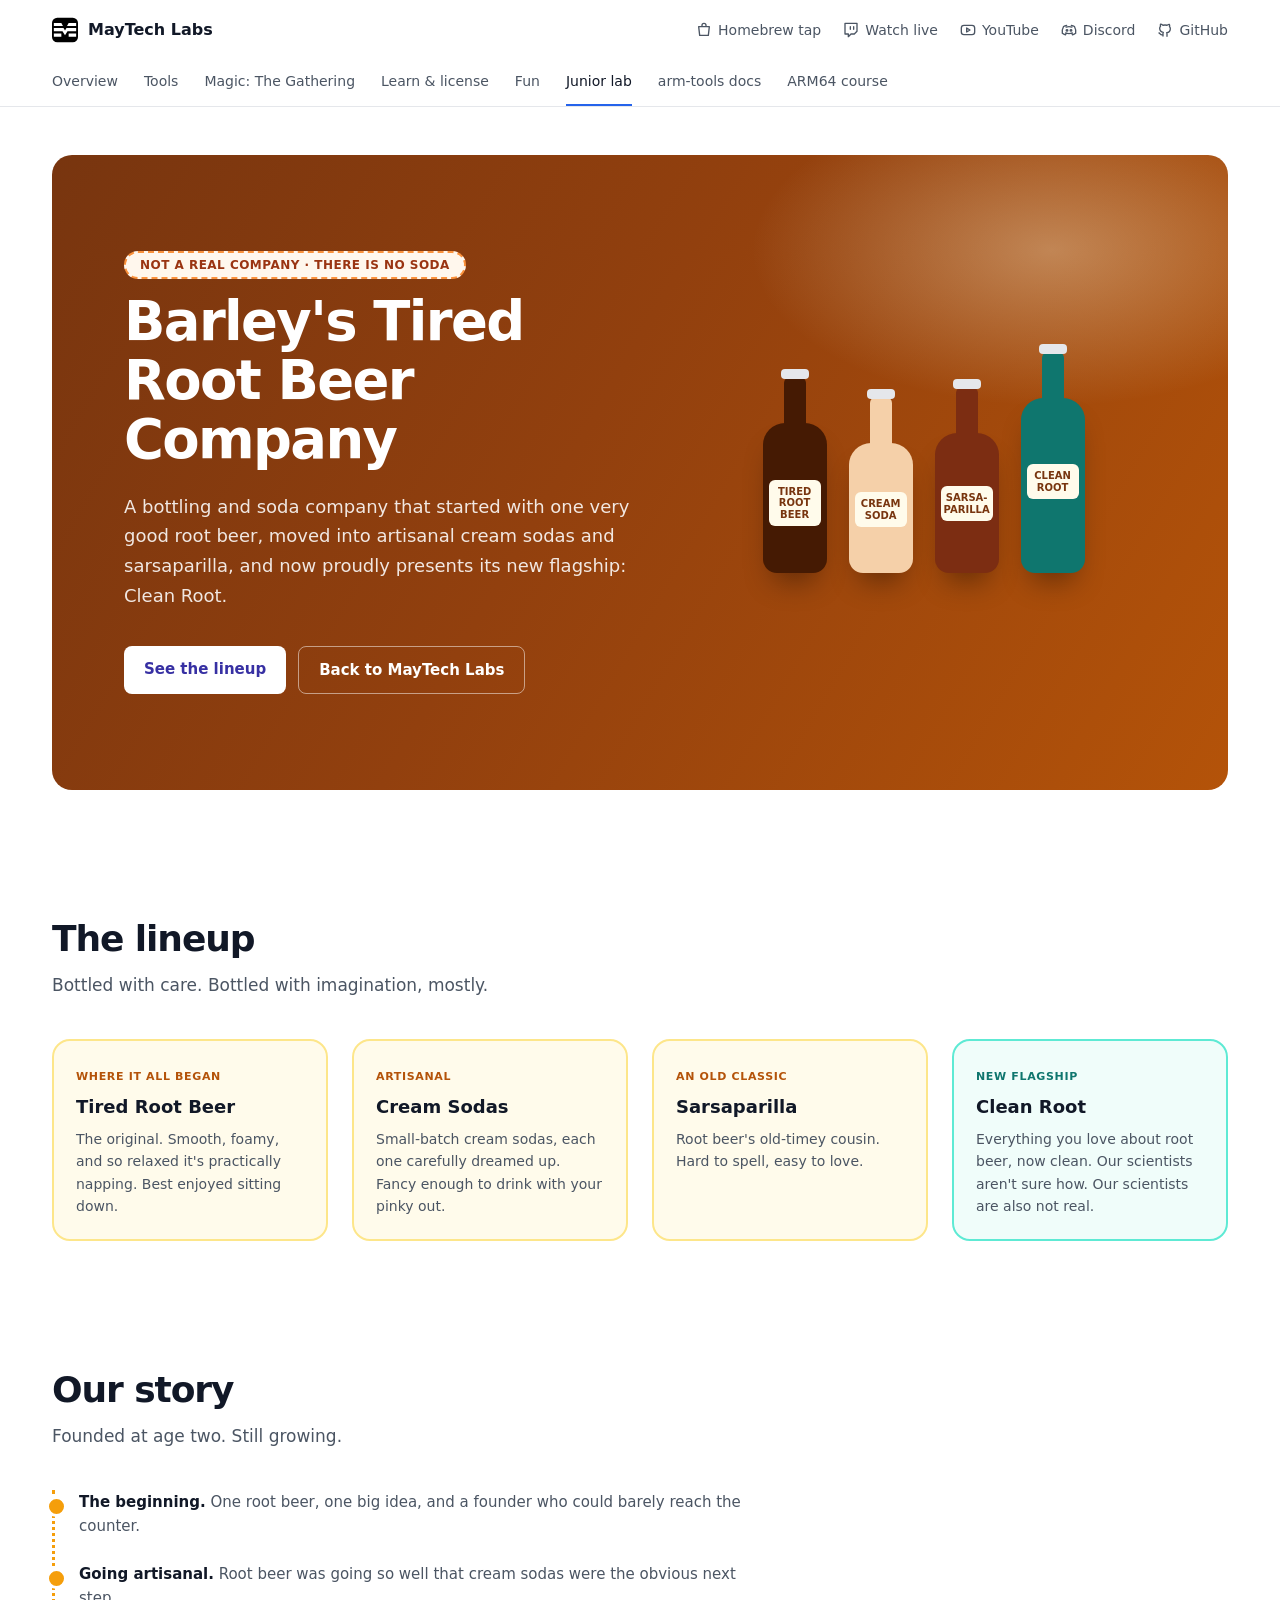
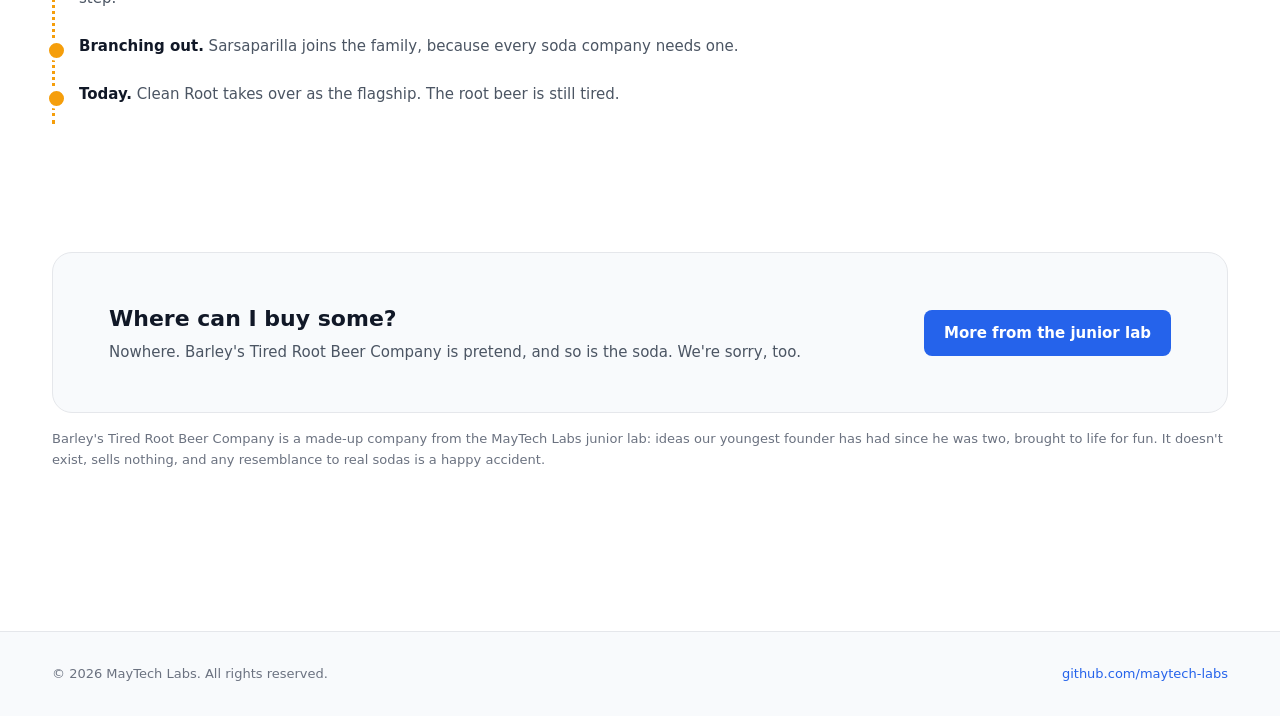
==== commit 5040296a: "fix: put Nap Detection Software in the Fun section beside termigatchi, grouped by where each runs" ====
--- a/barleys-tired-root-beer/index.html
+++ b/barleys-tired-root-beer/index.html
@@ -9,7 +9,7 @@
   <meta name="description" content="A made-up bottling and soda company from the MayTech Labs junior lab. Not a real company; there is no soda.">
   <meta name="color-scheme" content="light">
   <link rel="icon" href="/favicon.svg?v=4" type="image/svg+xml">
-  <link rel="stylesheet" href="/style.css?v=16">
+  <link rel="stylesheet" href="/style.css?v=17">
 </head>
 <body>
   <header class="topbar">
@@ -29,7 +29,6 @@
       <a href="/#mtg">Magic: The Gathering</a>
       <a href="/#learn">Learn &amp; license</a>
       <a href="/#fun">Fun</a>
-      <a href="/#nap">Nap time</a>
       <a class="active" href="/#junior">Junior lab</a>
       <a href="https://maytech-labs.github.io/arm-tools/">arm-tools docs</a>
       <a href="https://maytech-labs.github.io/arm-lessons/">ARM64 course</a>
--- a/style.css
+++ b/style.css
@@ -150,6 +150,9 @@
 
 /* Fun: toys, shown as one wide card while there are only a few */
 .a-peach { background: linear-gradient(135deg, #fff1f2, #fed7aa); }
+.group { font-size: 20px; letter-spacing: -0.01em; margin: 0 0 18px; display: flex; align-items: baseline; gap: 12px; flex-wrap: wrap; }
+.group span { font-size: 15px; font-weight: 500; color: var(--faint); }
+.cards + .group { margin-top: 64px; }
 .card.wide { grid-column: 1 / -1; display: grid; grid-template-columns: 1.15fr 1fr; }
 .card.wide .art { height: auto; min-height: 300px; padding: 40px; border-bottom: 0; border-right: 1px solid var(--line); }
 .card.wide .body { padding: 40px 44px; justify-content: center; }
